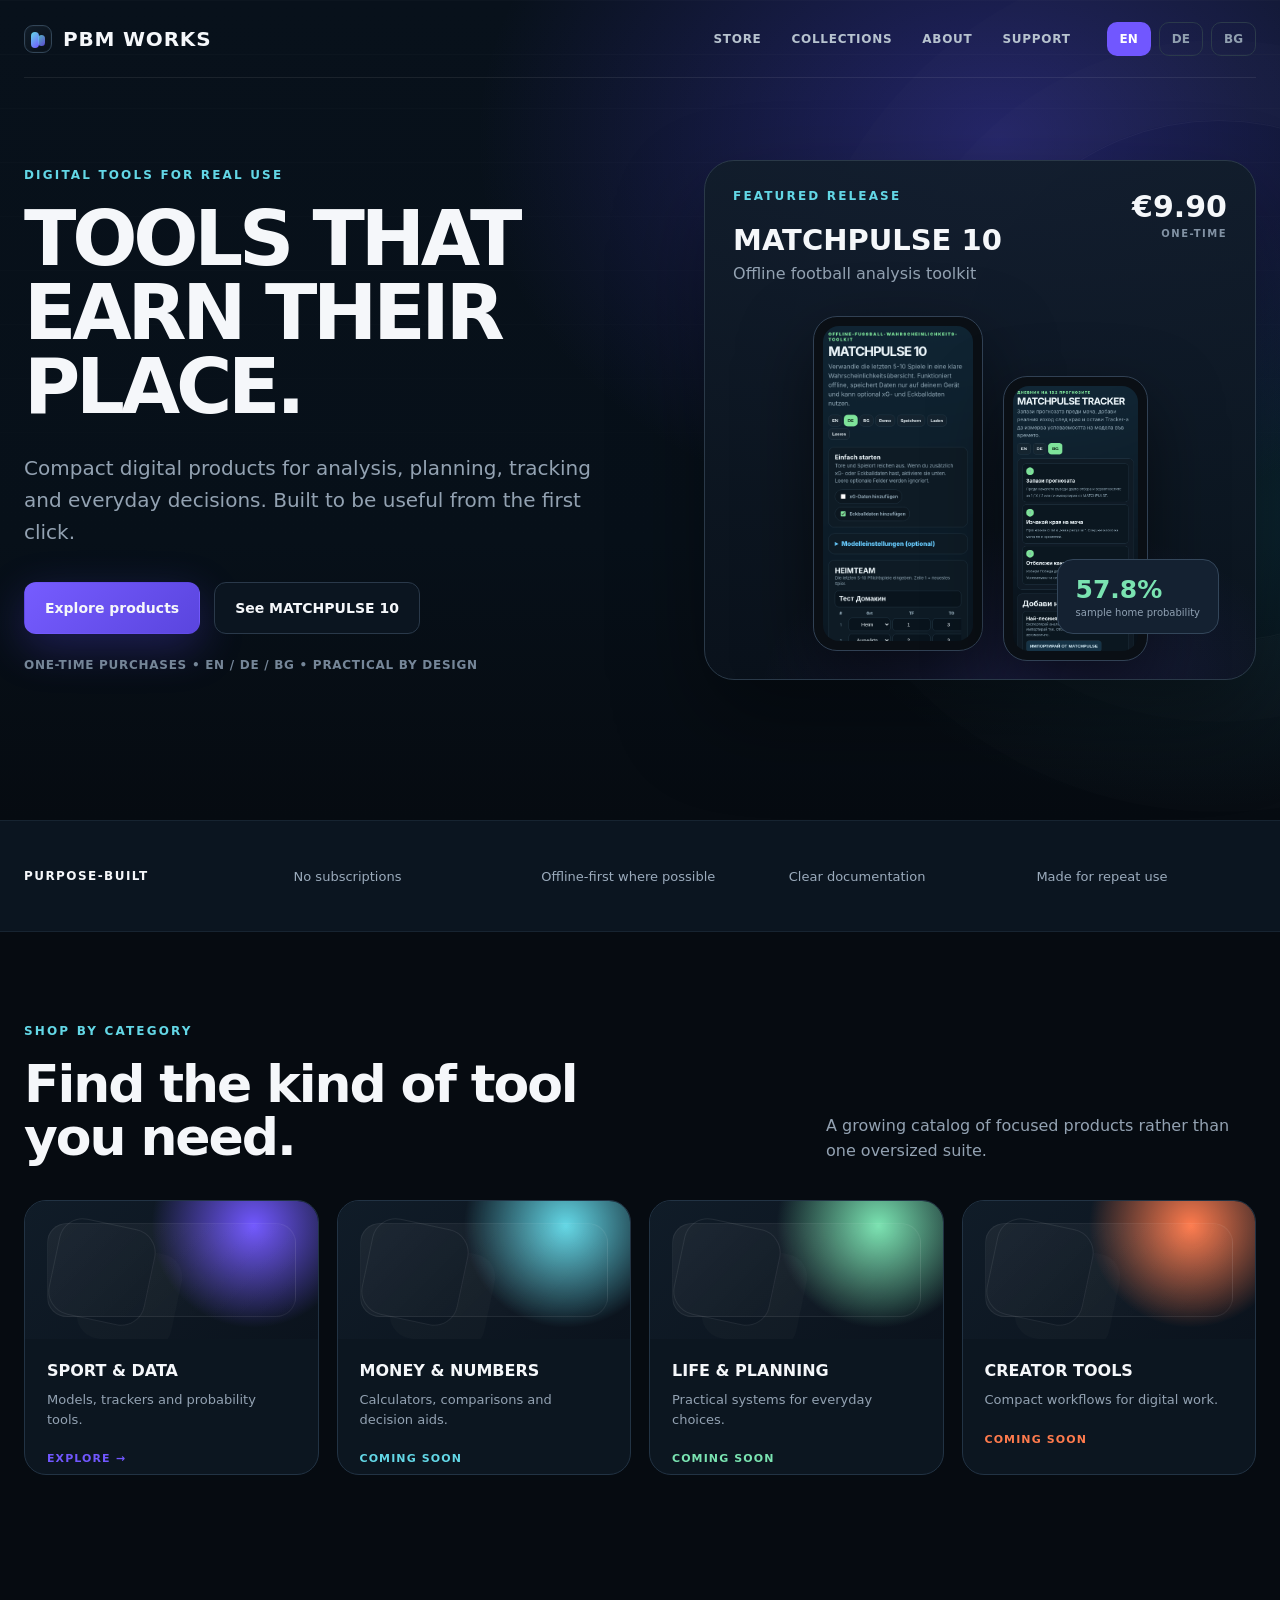
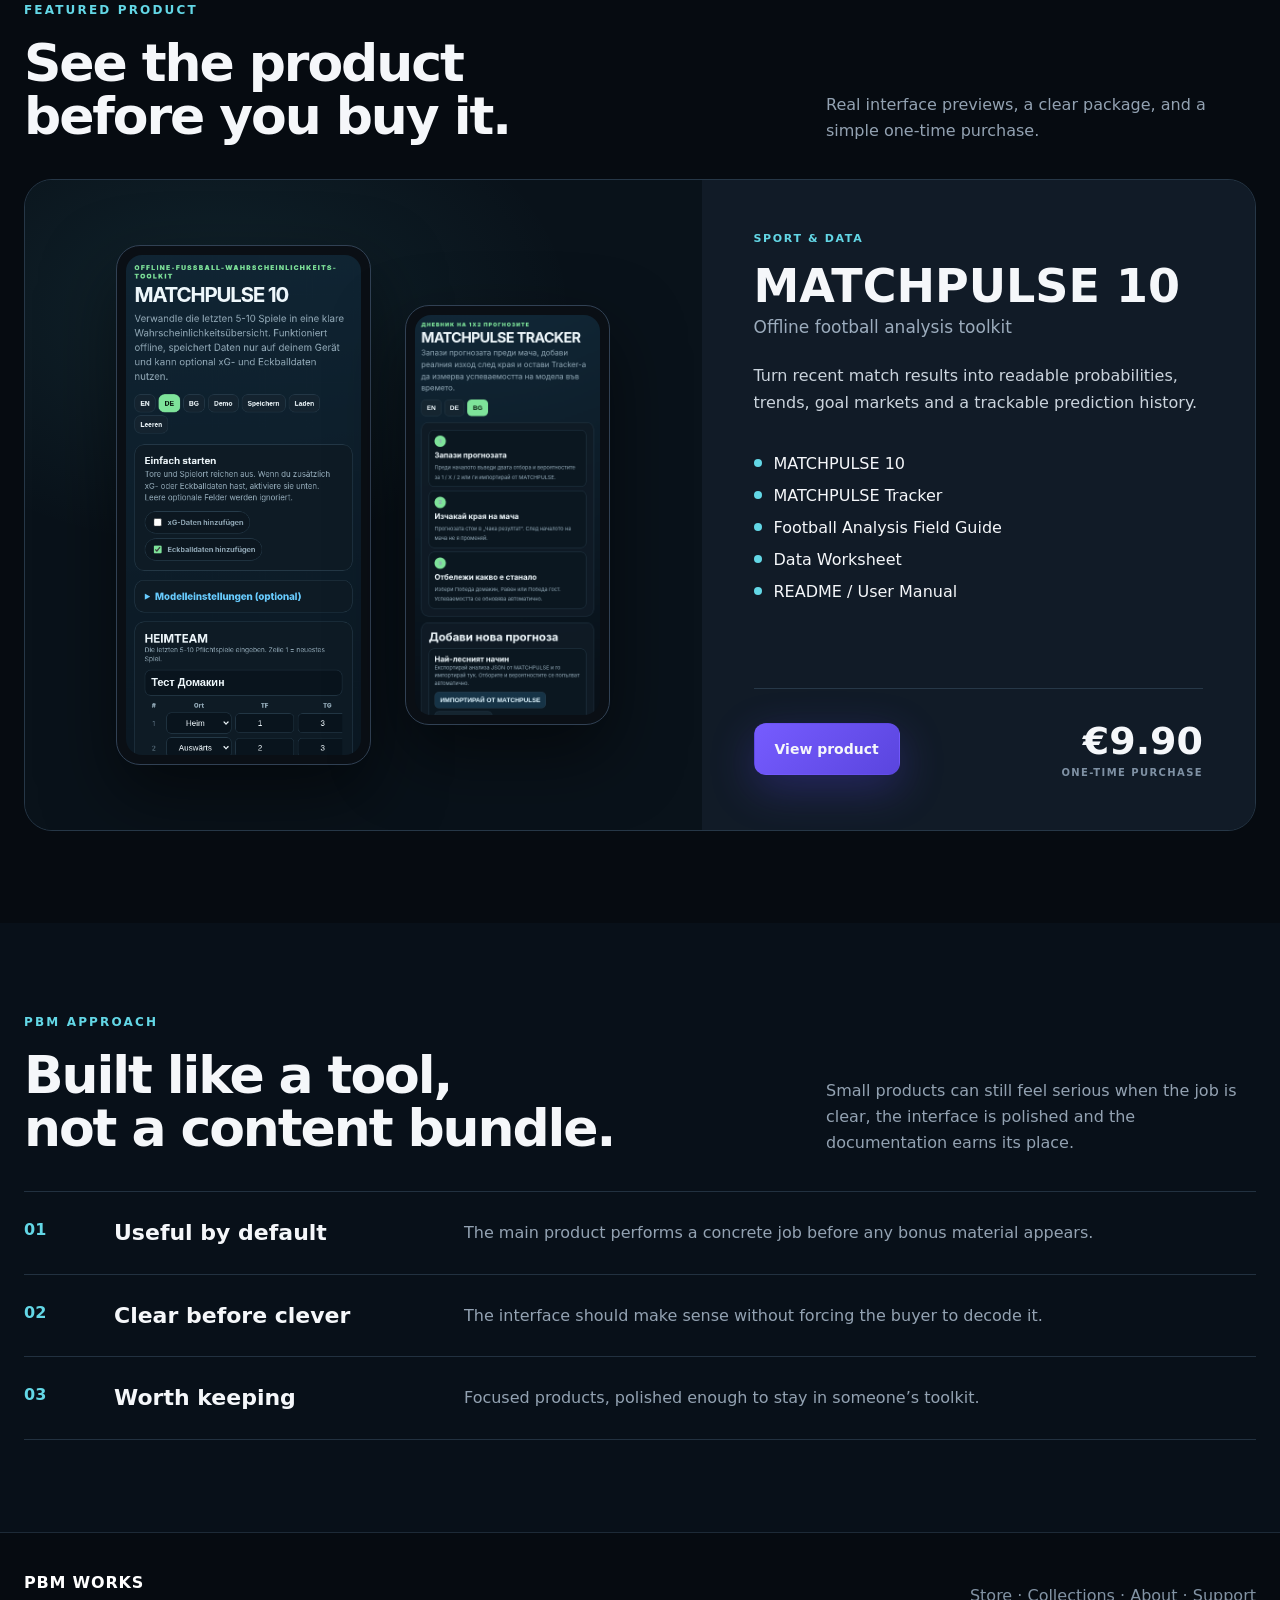
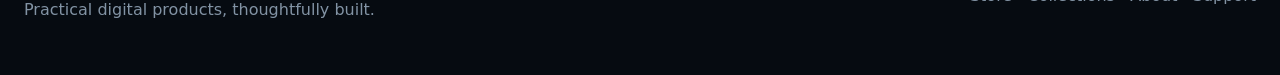
==== index.html @ 6af8ed22 "Add files via upload" ====
<!doctype html>
<html lang="en">
<head>
  <meta charset="utf-8">
  <meta name="viewport" content="width=device-width,initial-scale=1">
  <meta name="description" content="PBM Works creates focused digital tools for analysis, planning, tracking and everyday decisions.">
  <meta name="theme-color" content="#060b11">
  <link rel="icon" href="favicon.svg" type="image/svg+xml">
  <title>PBM Works | Practical digital tools</title>
  <link rel="stylesheet" href="styles.css">
</head>
<body>
<a href="#main" class="skip-link">Skip to content</a>
<header class="site-header">
  <div class="wrap nav">
    <a class="brand brand-mark" href="index.html" aria-label="PBM Works home"><span class="brand-glyph" aria-hidden="true"></span><span>PBM WORKS</span></a>
    <nav class="navlinks" aria-label="Primary navigation">
      <a href="#store" data-i18n="navStore">STORE</a>
      <a href="#categories" data-i18n="navCollections">COLLECTIONS</a>
      <a href="#about" data-i18n="navAbout">ABOUT</a>
      <a href="#support" data-i18n="navSupport">SUPPORT</a>
    </nav>
    <div class="langs desktop" aria-label="Language switcher">
      <button class="lang" data-lang="en">EN</button><button class="lang" data-lang="de">DE</button><button class="lang" data-lang="bg">BG</button>
    </div>
    <button id="mobile-menu" class="mobile-menu" aria-controls="mobile-panel" aria-expanded="false">Menu</button>
  </div>
  <div id="mobile-panel" class="mobile-panel">
    <a href="#store" data-i18n="navStore">STORE</a><a href="#categories" data-i18n="navCollections">COLLECTIONS</a><a href="#about" data-i18n="navAbout">ABOUT</a><a href="#support" data-i18n="navSupport">SUPPORT</a>
    <div class="mobile-langs"><button class="lang" data-lang="en">EN</button><button class="lang" data-lang="de">DE</button><button class="lang" data-lang="bg">BG</button></div>
  </div>
</header>
<main id="main">
  <section class="hero">
    <div class="wrap hero-grid">
      <div>
        <div class="eyebrow" data-i18n="heroEyebrow">DIGITAL TOOLS FOR REAL USE</div>
        <h1 data-i18n="heroTitle">TOOLS THAT\nEARN THEIR PLACE.</h1>
        <p class="hero-copy" data-i18n="heroText">Compact digital products for analysis, planning, tracking and everyday decisions. Built to be useful from the first click.</p>
        <div class="actions"><a class="btn primary" href="#store" data-i18n="explore">Explore products</a><a class="btn secondary" data-product-link href="product.html?id=matchpulse-10" data-i18n="heroProduct">See MATCHPULSE 10</a></div>
        <div class="hero-meta" data-i18n="heroMeta">ONE-TIME PURCHASES • EN / DE / BG • PRACTICAL BY DESIGN</div>
      </div>
      <article class="product-stage" aria-label="Featured product">
        <div class="eyebrow" data-i18n="featuredRelease">FEATURED RELEASE</div>
        <div class="stage-title" data-product-name>MATCHPULSE 10</div><div class="stage-sub" data-product-subtitle>Football analysis toolkit</div>
        <div class="price-tag"><strong data-product-price>€9.90</strong><span data-i18n="oneTime">ONE-TIME</span></div>
        <div class="devices"><div class="phone"><img data-product-image-main src="matchpulse-main.png" alt="MATCHPULSE main analysis interface"></div><div class="phone second"><img data-product-image-second src="matchpulse-tracker.png" alt="MATCHPULSE prediction tracker interface"></div></div>
        <div class="sample-badge"><b>57.8%</b><span data-i18n="sampleProbability">sample home probability</span></div>
      </article>
    </div>
  </section>
  <div class="trust"><div class="wrap"><strong data-i18n="trustTitle">PURPOSE-BUILT</strong><span data-i18n="trust1">No subscriptions</span><span data-i18n="trust2">Offline-first where possible</span><span data-i18n="trust3">Clear documentation</span><span data-i18n="trust4">Made for repeat use</span></div></div>
  <section class="section" id="categories"><div class="wrap"><div class="section-head"><div><div class="eyebrow" data-i18n="catEyebrow">SHOP BY CATEGORY</div><h2 data-i18n="catTitle">Find the kind of tool\nyou need.</h2></div><p data-i18n="catText">A growing catalog of focused products rather than one oversized suite.</p></div>
    <div class="categories">
      <a class="category-card" style="--glow:#7157ff" href="#store"><div class="category-art"></div><div class="category-body"><h3 data-i18n="sports">SPORT & DATA</h3><p data-i18n="sportsDesc">Models, trackers and probability tools.</p><span class="category-action" data-i18n="exploreLabel">EXPLORE →</span></div></a>
      <article class="category-card" style="--glow:#63d7e6"><div class="category-art"></div><div class="category-body"><h3 data-i18n="money">MONEY & NUMBERS</h3><p data-i18n="moneyDesc">Calculators, comparisons and decision aids.</p><span class="category-action" data-i18n="coming">COMING SOON</span></div></article>
      <article class="category-card" style="--glow:#7ae3b1"><div class="category-art"></div><div class="category-body"><h3 data-i18n="life">LIFE & PLANNING</h3><p data-i18n="lifeDesc">Practical systems for everyday choices.</p><span class="category-action" data-i18n="coming">COMING SOON</span></div></article>
      <article class="category-card" style="--glow:#ff7b4d"><div class="category-art"></div><div class="category-body"><h3 data-i18n="creator">CREATOR TOOLS</h3><p data-i18n="creatorDesc">Compact workflows for digital work.</p><span class="category-action" data-i18n="coming">COMING SOON</span></div></article>
    </div></div></section>
  <section id="store" class="section feature-section"><div class="wrap"><div class="section-head"><div><div class="eyebrow" data-i18n="featureEyebrow">FEATURED PRODUCT</div><h2 data-i18n="featureTitle">See the product\nbefore you buy it.</h2></div><p data-i18n="featureText">Real interface previews, a clear package, and a simple one-time purchase.</p></div>
    <article class="product-panel"><div class="preview"><div class="phone"><img data-product-image-main src="matchpulse-main.png" alt="MATCHPULSE main interface"></div><div class="phone second"><img data-product-image-second src="matchpulse-tracker.png" alt="MATCHPULSE Tracker interface"></div></div><div class="product-info"><div class="tag" data-i18n="sports">SPORT & DATA</div><h3 data-product-name>MATCHPULSE 10</h3><div class="sub" data-product-subtitle>Offline football analysis toolkit</div><p class="desc" data-product-short>Turn recent match results into readable probabilities, trends, goal markets and a trackable prediction history.</p><div class="includes" id="feature-includes"></div><div class="buy-row"><a class="btn primary" data-product-link href="product.html?id=matchpulse-10" data-i18n="viewProduct">View product</a><div class="money"><span data-product-price>€9.90</span><small data-i18n="purchaseOnce">ONE-TIME PURCHASE</small></div></div></div></article><div id="catalog-more" hidden></div>
  </div></section>
  <section id="about" class="section approach"><div class="wrap"><div class="section-head"><div><div class="eyebrow" data-i18n="approachEyebrow">PBM APPROACH</div><h2 data-i18n="approachTitle">Built like a tool,\nnot a content bundle.</h2></div><p data-i18n="approachText">Small products can still feel serious when the job is clear, the interface is polished and the documentation earns its place.</p></div>
    <div class="value-rows"><div class="value-row"><div class="num">01</div><h4 data-i18n="value1">Useful by default</h4><p data-i18n="value1Text">The main product performs a concrete job before any bonus material appears.</p></div><div class="value-row"><div class="num">02</div><h4 data-i18n="value2">Clear before clever</h4><p data-i18n="value2Text">The interface should make sense without forcing the buyer to decode it.</p></div><div class="value-row"><div class="num">03</div><h4 data-i18n="value3">Worth keeping</h4><p data-i18n="value3Text">Focused products, polished enough to stay in someone’s toolkit.</p></div></div>
  </div></section>
</main>
<footer id="support"><div class="wrap footer-row"><div><b>PBM WORKS</b><div class="footer-tag" data-i18n="footerTag">Practical digital products, thoughtfully built.</div></div><div data-i18n="footerLinks">Store · Collections · About · Support</div></div></footer>
<script src="products.js"></script><script src="site.js"></script>
</body>
</html>
---- styles.css ----
:root{
  --bg:#060b11;
  --bg-2:#081019;
  --panel:#0d151f;
  --panel-2:#111c29;
  --line:#223141;
  --text:#f5f7fa;
  --muted:#93a2b2;
  --accent:#7157ff;
  --accent-2:#5a45de;
  --cyan:#63d7e6;
  --mint:#7ae3b1;
  --orange:#ff7b4d;
  --max:1320px;
  --header:78px;
}
*{box-sizing:border-box}
html{scroll-behavior:smooth;background:var(--bg)}
body{margin:0;background:var(--bg);color:var(--text);font-family:Inter,ui-sans-serif,system-ui,-apple-system,BlinkMacSystemFont,"Segoe UI",Roboto,Arial,sans-serif;-webkit-font-smoothing:antialiased;text-rendering:optimizeLegibility}
body.menu-open{overflow:hidden}
a{color:inherit;text-decoration:none}
button,input,summary{font:inherit}
button{color:inherit}
img{display:block;max-width:100%}
.wrap{width:min(var(--max),calc(100% - 48px));margin-inline:auto}
.sr-only{position:absolute;width:1px;height:1px;padding:0;margin:-1px;overflow:hidden;clip:rect(0,0,0,0);white-space:nowrap;border:0}
.skip-link{position:fixed;left:12px;top:-50px;z-index:1000;background:#fff;color:#111;padding:10px 14px;border-radius:8px}.skip-link:focus{top:12px}

.site-header{position:fixed;inset:0 0 auto;z-index:50;transition:background .25s ease,border-color .25s ease,backdrop-filter .25s ease}
.site-header.scrolled{background:rgba(6,11,17,.88);backdrop-filter:blur(18px);border-bottom:1px solid rgba(255,255,255,.08)}
.nav{height:var(--header);display:flex;align-items:center;gap:36px;border-bottom:1px solid rgba(255,255,255,.08)}
.site-header.scrolled .nav{border-bottom-color:transparent}
.brand{font-weight:900;letter-spacing:.04em;font-size:20px;margin-right:auto}
.brand-mark{display:inline-flex;align-items:center;gap:11px}
.brand-glyph{width:28px;height:28px;border-radius:9px;border:1px solid #324557;position:relative;background:linear-gradient(145deg,#111d29,#081019);box-shadow:inset 0 0 0 1px rgba(255,255,255,.02)}
.brand-glyph:before,.brand-glyph:after{content:"";position:absolute;border-radius:4px;background:linear-gradient(135deg,var(--cyan),var(--accent))}
.brand-glyph:before{width:8px;height:16px;left:6px;top:6px}.brand-glyph:after{width:7px;height:11px;right:6px;bottom:6px;opacity:.8}
.navlinks{display:flex;gap:30px;color:#b7c3cf;font-size:12px;font-weight:800;letter-spacing:.06em}
.navlinks a{position:relative;padding:10px 0}
.navlinks a:after{content:"";position:absolute;left:0;right:100%;bottom:4px;height:1px;background:var(--cyan);transition:right .2s ease}
.navlinks a:hover:after,.navlinks a:focus-visible:after{right:0}
.langs{display:flex;gap:8px}.lang{padding:9px 12px;border-radius:10px;border:1px solid #2b3a4b;background:transparent;color:#91a0b0;font-size:12px;font-weight:900;cursor:pointer;transition:.2s ease}.lang:hover{color:#fff;border-color:#41566d}.lang.active{background:var(--accent);color:#fff;border-color:transparent}
.mobile-menu{display:none;padding:10px 13px;border:1px solid #2b3a4b;border-radius:10px;background:#0b1520;font-size:12px;font-weight:800;cursor:pointer}
.mobile-panel{display:none}

.hero{min-height:820px;position:relative;overflow:hidden;background:radial-gradient(900px 680px at 78% 17%,rgba(88,74,255,.34),transparent 58%),radial-gradient(700px 520px at 94% 62%,rgba(44,190,214,.12),transparent 58%),linear-gradient(180deg,#08111b 0%,#071019 66%,#060b11 100%)}
.hero:before{content:"";position:absolute;inset:0;background:linear-gradient(rgba(255,255,255,.018) 1px,transparent 1px);background-size:100% 54px;mask-image:linear-gradient(to bottom,#000,transparent 82%);pointer-events:none}
.hero:after{content:"";position:absolute;right:-200px;top:120px;width:520px;height:520px;border:1px solid rgba(255,255,255,.04);border-radius:50%;box-shadow:0 0 0 80px rgba(255,255,255,.009),0 0 0 170px rgba(255,255,255,.006);pointer-events:none}
.hero-grid{padding-top:160px;display:grid;grid-template-columns:1.05fr .95fr;gap:70px;align-items:center;position:relative;z-index:2}
.eyebrow{color:var(--cyan);font-size:12px;font-weight:900;letter-spacing:.18em;margin-bottom:20px}
.hero h1,.product-hero h1{font-size:clamp(54px,6vw,82px);line-height:.96;letter-spacing:-.055em;margin:0 0 28px;white-space:pre-line}
.hero-copy{font-size:20px;line-height:1.6;color:var(--muted);max-width:610px}
.actions{display:flex;gap:14px;margin:34px 0 24px}
.btn{display:inline-flex;min-height:52px;align-items:center;justify-content:center;padding:0 20px;border-radius:12px;border:1px solid #2a394a;font-weight:850;font-size:14px;background:#0d1722;cursor:pointer;transition:transform .18s ease,background .18s ease,border-color .18s ease,box-shadow .18s ease}
.btn:hover{transform:translateY(-1px);border-color:#42576c}.btn:active{transform:translateY(0)}
.btn.primary{background:linear-gradient(135deg,#765cff,#5a45de);border-color:transparent;box-shadow:0 14px 44px rgba(84,64,220,.32)}.btn.primary:hover{box-shadow:0 18px 48px rgba(84,64,220,.42);background:linear-gradient(135deg,#8069ff,#604be2)}
.btn.secondary{background:#0b1520}.btn.block{width:100%}
.hero-meta{font-size:12px;color:#758698;font-weight:800;letter-spacing:.06em}

.product-stage{min-height:520px;border:1px solid #2a3948;border-radius:30px;background:linear-gradient(180deg,rgba(17,29,42,.92),rgba(10,18,28,.9));padding:28px;position:relative;box-shadow:0 40px 90px rgba(0,0,0,.35);overflow:hidden}
.product-stage:before{content:"";position:absolute;inset:auto -10% -35% 10%;height:65%;background:radial-gradient(closest-side,rgba(113,87,255,.16),transparent);pointer-events:none}
.stage-title{font-size:29px;font-weight:900}.stage-sub{color:var(--muted);margin-top:7px}.price-tag{position:absolute;top:28px;right:28px;text-align:right}.price-tag strong{font-size:30px}.price-tag span{display:block;color:#8292a4;font-size:10px;font-weight:900;letter-spacing:.15em;margin-top:4px}
.devices{position:absolute;inset:128px 26px 28px;display:flex;align-items:flex-end;justify-content:center;gap:20px}.phone{height:335px;width:170px;border-radius:24px;padding:9px;background:#0a0f15;border:1px solid #314154;box-shadow:0 30px 70px rgba(0,0,0,.5);overflow:hidden}.phone.second{height:285px;width:145px;transform:translateY(10px)}.phone img{width:100%;height:100%;object-fit:cover;object-position:top;border-radius:16px}.sample-badge{position:absolute;right:36px;bottom:45px;background:#142131;border:1px solid #33465a;padding:15px 18px;border-radius:16px}.sample-badge b{font-size:25px;color:var(--mint)}.sample-badge span{display:block;font-size:10px;color:#8fa0b2;margin-top:3px;max-width:130px}

.trust{background:#0b1520;border-top:1px solid #172431;border-bottom:1px solid #172431}.trust .wrap{min-height:110px;display:grid;grid-template-columns:1.1fr repeat(4,1fr);align-items:center;gap:28px;font-size:13px}.trust strong{font-size:12px;letter-spacing:.12em}.trust span{color:#9babbc}

.section{padding:92px 0}.section-head{display:flex;justify-content:space-between;gap:60px;align-items:end;margin-bottom:36px}.section-head h2{font-size:clamp(38px,4.3vw,52px);line-height:1.02;letter-spacing:-.04em;margin:8px 0 0;white-space:pre-line}.section-head p{color:var(--muted);max-width:430px;line-height:1.6;margin:0}
.categories{display:grid;grid-template-columns:repeat(4,1fr);gap:18px}.category-card{height:275px;border-radius:22px;border:1px solid #223344;background:#0c1620;overflow:hidden;position:relative;transition:transform .2s ease,border-color .2s ease}.category-card:hover{transform:translateY(-3px);border-color:#38506a}.category-art{height:138px;background:radial-gradient(circle at 78% 18%,var(--glow),transparent 40%),linear-gradient(135deg,#101c28,#0b131d);position:relative;overflow:hidden}.category-art:after{content:"";position:absolute;inset:22px;background:linear-gradient(135deg,rgba(255,255,255,.06),rgba(255,255,255,0));border:1px solid rgba(255,255,255,.06);border-radius:20px}.category-art:before{content:"";position:absolute;width:96px;height:96px;border:1px solid rgba(255,255,255,.08);border-radius:24px;left:28px;top:22px;transform:rotate(12deg);box-shadow:32px 18px 0 -1px rgba(255,255,255,.018)}
.category-body{padding:22px}.category-card h3{font-size:16px;margin:0 0 10px}.category-card p{font-size:13px;line-height:1.5;color:var(--muted);margin:0 0 18px}.category-action{font-size:11px;font-weight:900;letter-spacing:.1em;color:var(--glow)}

.feature-section{padding-top:36px}.product-panel{display:grid;grid-template-columns:1.1fr .9fr;border:1px solid #263747;border-radius:28px;overflow:hidden;background:#0d1721}.preview{min-height:650px;padding:34px;background:radial-gradient(600px 400px at 28% 20%,rgba(99,215,230,.09),transparent 60%),#09121a;display:flex;align-items:center;justify-content:center;gap:34px}.preview .phone{height:520px;width:255px}.preview .phone.second{height:420px;width:205px}.product-info{padding:52px;background:#111b27;display:flex;flex-direction:column}.tag{color:var(--cyan);font-size:11px;font-weight:900;letter-spacing:.15em}.product-info h3{font-size:46px;line-height:1;margin:18px 0 8px}.product-info .sub{color:#9cacbd;font-size:17px}.product-info .desc{color:#cbd4dd;line-height:1.65;margin:26px 0}.includes{display:grid;gap:13px;margin:12px 0 28px}.includes div{display:flex;align-items:center;gap:12px}.dot{width:8px;height:8px;border-radius:50%;background:var(--cyan);flex:0 0 auto}.buy-row{display:flex;align-items:center;justify-content:space-between;margin-top:auto;padding-top:30px;border-top:1px solid #273848}.money{font-size:38px;font-weight:900;text-align:right}.money small{display:block;color:#7f91a4;font-size:10px;letter-spacing:.14em;margin-top:4px}

.approach{background:#081019}.value-rows{border-top:1px solid #223140}.value-row{display:grid;grid-template-columns:70px 330px 1fr;gap:20px;align-items:start;padding:28px 0;border-bottom:1px solid #223140}.value-row .num{color:var(--cyan);font-weight:900}.value-row h4{font-size:22px;margin:0}.value-row p{color:var(--muted);line-height:1.6;margin:0;max-width:650px}

/* Product page */
.product-page-bg{background:radial-gradient(700px 500px at 84% 2%,rgba(113,87,255,.18),transparent 70%),var(--bg)}
.product-hero{padding:150px 0 86px}.breadcrumb{display:inline-flex;align-items:center;gap:8px;color:#8fa0b2;font-size:13px;font-weight:700;margin-bottom:38px}.breadcrumb:hover{color:#fff}.breadcrumb span{color:var(--cyan)}
.product-hero-grid{display:grid;grid-template-columns:1.08fr .92fr;gap:72px;align-items:start}.product-hero h1{font-size:clamp(54px,5.4vw,78px)}.product-subtitle{font-size:22px;color:#b3c0cd;margin-top:-6px}.product-description{font-size:18px;line-height:1.72;color:#98a8b8;max-width:680px;margin:28px 0 30px}.hero-pills{display:flex;gap:10px;flex-wrap:wrap}.info-pill{border:1px solid #2b3c4e;background:#0c1620;padding:10px 13px;border-radius:999px;color:#aebbc8;font-size:12px;font-weight:750}
.purchase-card{position:sticky;top:108px;border:1px solid #2b3d4e;background:linear-gradient(180deg,#111c29,#0a131d);border-radius:26px;padding:28px;box-shadow:0 32px 80px rgba(0,0,0,.28)}.purchase-card .current{font-size:11px;color:var(--cyan);font-weight:900;letter-spacing:.16em}.purchase-price{font-size:50px;font-weight:950;letter-spacing:-.04em;margin:18px 0 4px}.purchase-caption{font-size:13px;color:#8495a6;margin-bottom:26px}.purchase-summary{padding:20px 0;margin:18px 0;border-top:1px solid #273746;border-bottom:1px solid #273746;display:grid;gap:12px}.purchase-summary div{display:flex;justify-content:space-between;gap:18px;font-size:13px;color:#91a2b3}.purchase-summary b{color:#e9eef3}.smallprint{color:#788a9b;font-size:11px;line-height:1.55;margin-top:14px}
.gallery-section{padding:0 0 84px}.gallery-layout{display:grid;grid-template-columns:minmax(0,1fr) 220px;gap:18px}.gallery-main{min-height:700px;border:1px solid #233646;background:radial-gradient(500px 350px at 50% 15%,rgba(99,215,230,.08),transparent),#08121b;border-radius:28px;padding:34px;display:flex;align-items:center;justify-content:center;overflow:hidden}.gallery-main img{border-radius:24px;box-shadow:0 40px 100px rgba(0,0,0,.52)}.gallery-main img.app-preview{width:330px;height:630px;object-fit:cover;object-position:top}.gallery-main img.guide-preview{width:min(500px,84%);max-height:630px;object-fit:contain}.gallery-thumbs{display:grid;gap:14px}.gallery-thumb{appearance:none;border:1px solid #243647;background:#0d1721;border-radius:18px;padding:10px;color:#91a3b5;text-align:left;cursor:pointer;transition:.18s ease}.gallery-thumb:hover,.gallery-thumb.active{border-color:#5b6d80;background:#111e2b;color:#fff}.gallery-thumb img{width:100%;height:145px;object-fit:cover;object-position:top;border-radius:12px;background:#081019}.gallery-thumb span{display:block;font-size:12px;font-weight:800;padding:10px 4px 3px}
.product-section{padding:84px 0}.product-section.alt{background:#081019;border-top:1px solid #14222f;border-bottom:1px solid #14222f}.split-title{display:grid;grid-template-columns:.65fr 1.35fr;gap:70px;align-items:start}.split-title h2{font-size:44px;line-height:1.05;letter-spacing:-.04em;margin:8px 0}.split-title .lead{color:#9babbc;line-height:1.72;font-size:17px;margin-top:35px}.check-list{list-style:none;padding:0;margin:34px 0 0;display:grid;grid-template-columns:repeat(2,minmax(0,1fr));gap:14px}.check-list li{position:relative;padding:16px 16px 16px 46px;border:1px solid #233547;border-radius:15px;background:#0c1620;color:#dfe5eb}.check-list li:before{content:'✓';position:absolute;left:16px;top:14px;width:20px;height:20px;display:grid;place-items:center;border-radius:50%;background:rgba(99,215,230,.12);color:var(--cyan);font-weight:900;font-size:12px}
.include-grid{display:grid;grid-template-columns:repeat(2,minmax(0,1fr));gap:16px;margin-top:34px}.include-card{border:1px solid #243747;border-radius:18px;background:#0c1620;padding:22px;display:grid;grid-template-columns:44px 1fr;gap:16px}.include-index{color:var(--cyan);font-size:12px;font-weight:900;letter-spacing:.1em}.include-card h3{margin:0 0 7px;font-size:17px}.include-card p{margin:0;color:#899bad;line-height:1.55;font-size:13px}
.step-grid{display:grid;grid-template-columns:repeat(4,1fr);gap:16px;margin-top:34px}.step-card{position:relative;border-top:1px solid #33485c;padding-top:22px}.step-card span{color:var(--cyan);font-size:12px;font-weight:900}.step-card h3{font-size:18px;margin:14px 0 10px}.step-card p{color:#8fa1b3;line-height:1.58;font-size:13px;margin:0}
.note-list{list-style:none;padding:0;margin:30px 0 0;border-top:1px solid #253646}.note-list li{padding:18px 0 18px 30px;border-bottom:1px solid #253646;color:#9aacbd;line-height:1.58;position:relative}.note-list li:before{content:'•';position:absolute;left:5px;color:var(--orange);font-weight:900}
.faq-list{max-width:900px;margin-top:30px}.faq-item{border-bottom:1px solid #273746}.faq-item summary{list-style:none;cursor:pointer;padding:22px 0;font-weight:800;font-size:17px;display:flex;justify-content:space-between;gap:24px}.faq-item summary::-webkit-details-marker{display:none}.faq-item summary:after{content:'+';color:var(--cyan);font-size:22px;font-weight:500}.faq-item[open] summary:after{content:'–'}.faq-item p{color:#91a3b5;line-height:1.7;margin:-4px 0 22px;max-width:760px}.final-cta{padding:70px 0 100px}.final-cta-box{border:1px solid #2c4052;border-radius:28px;background:radial-gradient(500px 300px at 80% 10%,rgba(113,87,255,.16),transparent),#0d1721;padding:44px;display:grid;grid-template-columns:1fr auto;gap:40px;align-items:center}.final-cta h2{font-size:38px;margin:0 0 10px}.final-cta p{color:#94a5b6;margin:0}.final-buy{text-align:right}.final-buy .money{margin-bottom:14px}
.toast{position:fixed;left:50%;bottom:28px;z-index:100;transform:translate(-50%,30px);opacity:0;background:#f4f7f9;color:#111820;padding:13px 18px;border-radius:12px;font-weight:750;box-shadow:0 16px 50px rgba(0,0,0,.4);transition:.22s ease;pointer-events:none}.toast.show{transform:translate(-50%,0);opacity:1}

footer{padding:40px 0 56px;border-top:1px solid #1d2a37;color:#8293a4}.footer-row{display:flex;justify-content:space-between;align-items:center}.footer-row b{color:#fff;letter-spacing:.05em}.footer-tag{margin-top:8px}

:focus-visible{outline:2px solid var(--cyan);outline-offset:3px}
@media(prefers-reduced-motion:reduce){html{scroll-behavior:auto}*,*:before,*:after{animation:none!important;transition:none!important}}

@media(max-width:1040px){
  .navlinks{gap:18px}.hero-grid,.product-hero-grid{grid-template-columns:1fr 1fr;gap:36px}.categories{grid-template-columns:repeat(2,1fr)}.product-panel{grid-template-columns:1fr}.product-info{min-height:530px}.trust .wrap{grid-template-columns:1fr 1fr 1fr}.trust strong{grid-column:1/-1;padding-top:22px}.trust span{padding-bottom:22px}.step-grid{grid-template-columns:repeat(2,1fr)}
}
@media(max-width:820px){
  .wrap{width:min(100% - 28px,720px)}.navlinks,.langs.desktop{display:none}.mobile-menu{display:block}.site-header .nav{height:70px}.mobile-panel{display:block;position:fixed;top:70px;left:14px;right:14px;background:rgba(10,18,27,.98);border:1px solid #2a3a4a;border-radius:18px;padding:12px;transform:translateY(-12px);opacity:0;pointer-events:none;transition:.2s ease;box-shadow:0 30px 80px rgba(0,0,0,.5)}.mobile-panel.open{transform:none;opacity:1;pointer-events:auto}.mobile-panel a{display:block;padding:14px;border-radius:10px;color:#ccd5de;font-weight:800;font-size:13px}.mobile-panel a:hover{background:#111d29}.mobile-langs{display:flex;gap:8px;padding:10px 12px 5px}.hero{min-height:auto;padding-bottom:60px}.hero-grid{grid-template-columns:1fr;padding-top:126px;gap:40px}.hero h1{font-size:clamp(48px,11vw,64px)}.product-stage{min-height:480px}.trust .wrap{grid-template-columns:1fr 1fr;padding:24px 0}.trust strong{grid-column:1/-1;padding:0}.trust span{padding:0}.section-head{display:block}.section-head p{margin-top:18px}.product-panel{grid-template-columns:1fr}.preview{min-height:520px}.value-row{grid-template-columns:44px 1fr}.value-row p{grid-column:2}.product-hero-grid{grid-template-columns:1fr}.purchase-card{position:relative;top:auto}.gallery-layout{grid-template-columns:1fr}.gallery-thumbs{grid-template-columns:repeat(3,1fr)}.gallery-thumb img{height:120px}.gallery-main{min-height:560px}.split-title{grid-template-columns:1fr;gap:18px}.split-title .lead{margin-top:0}.step-grid{grid-template-columns:repeat(2,1fr)}.final-cta-box{grid-template-columns:1fr}.final-buy{text-align:left}.final-buy .money{text-align:left}
}
@media(max-width:560px){
  .hero h1{font-size:42px}.hero-copy{font-size:17px}.actions{flex-direction:column}.btn{width:100%}.devices{gap:10px}.phone{width:142px;height:290px}.phone.second{width:120px;height:245px}.sample-badge{display:none}.price-tag strong{font-size:25px}.stage-title{font-size:24px}.categories{grid-template-columns:1fr}.preview{padding:20px;gap:10px}.preview .phone{width:46%;height:390px}.preview .phone.second{width:40%;height:330px}.product-info{padding:30px}.product-info h3{font-size:36px}.buy-row{align-items:flex-start;gap:16px;flex-direction:column}.money{text-align:left}.section-head h2{font-size:39px}.trust .wrap{grid-template-columns:1fr}.value-row{grid-template-columns:36px 1fr}.footer-row{display:block}.footer-row>div+div{margin-top:14px}.gallery-main{min-height:470px;padding:18px}.gallery-main img.app-preview{width:230px;height:430px;max-width:96%}.gallery-main img.guide-preview{max-width:96%;max-height:430px}.gallery-thumbs{grid-template-columns:1fr 1fr 1fr;gap:8px}.gallery-thumb{padding:6px}.gallery-thumb img{height:80px}.gallery-thumb span{font-size:10px}.check-list,.include-grid{grid-template-columns:1fr}.step-grid{grid-template-columns:1fr}.product-section{padding:64px 0}.product-hero{padding:120px 0 64px}.purchase-price{font-size:44px}.final-cta-box{padding:28px}.final-cta h2{font-size:31px}
}

.catalog-more-head{margin:50px 0 18px}.catalog-more-head h3{font-size:25px;margin:0}.product-grid{display:grid;grid-template-columns:repeat(3,minmax(0,1fr));gap:18px}.product-card{border:1px solid #263747;border-radius:20px;overflow:hidden;background:#0d1721;transition:.2s ease}.product-card:hover{transform:translateY(-3px);border-color:#405a72}.product-card-art{height:220px;padding:18px;overflow:hidden;background:#08121a;display:grid;place-items:center}.product-card-art img{max-height:100%;max-width:80%;object-fit:cover;object-position:top;border-radius:14px}.product-card-body{padding:20px;display:flex;justify-content:space-between;gap:18px}.product-card-body span{font-size:10px;color:var(--cyan);font-weight:900;letter-spacing:.12em}.product-card-body h4{margin:6px 0;font-size:18px}.product-card-body p{margin:0;color:#8da0b2;font-size:13px}.product-card-body strong{white-space:nowrap;font-size:18px}@media(max-width:820px){.product-grid{grid-template-columns:1fr 1fr}}@media(max-width:560px){.product-grid{grid-template-columns:1fr}}
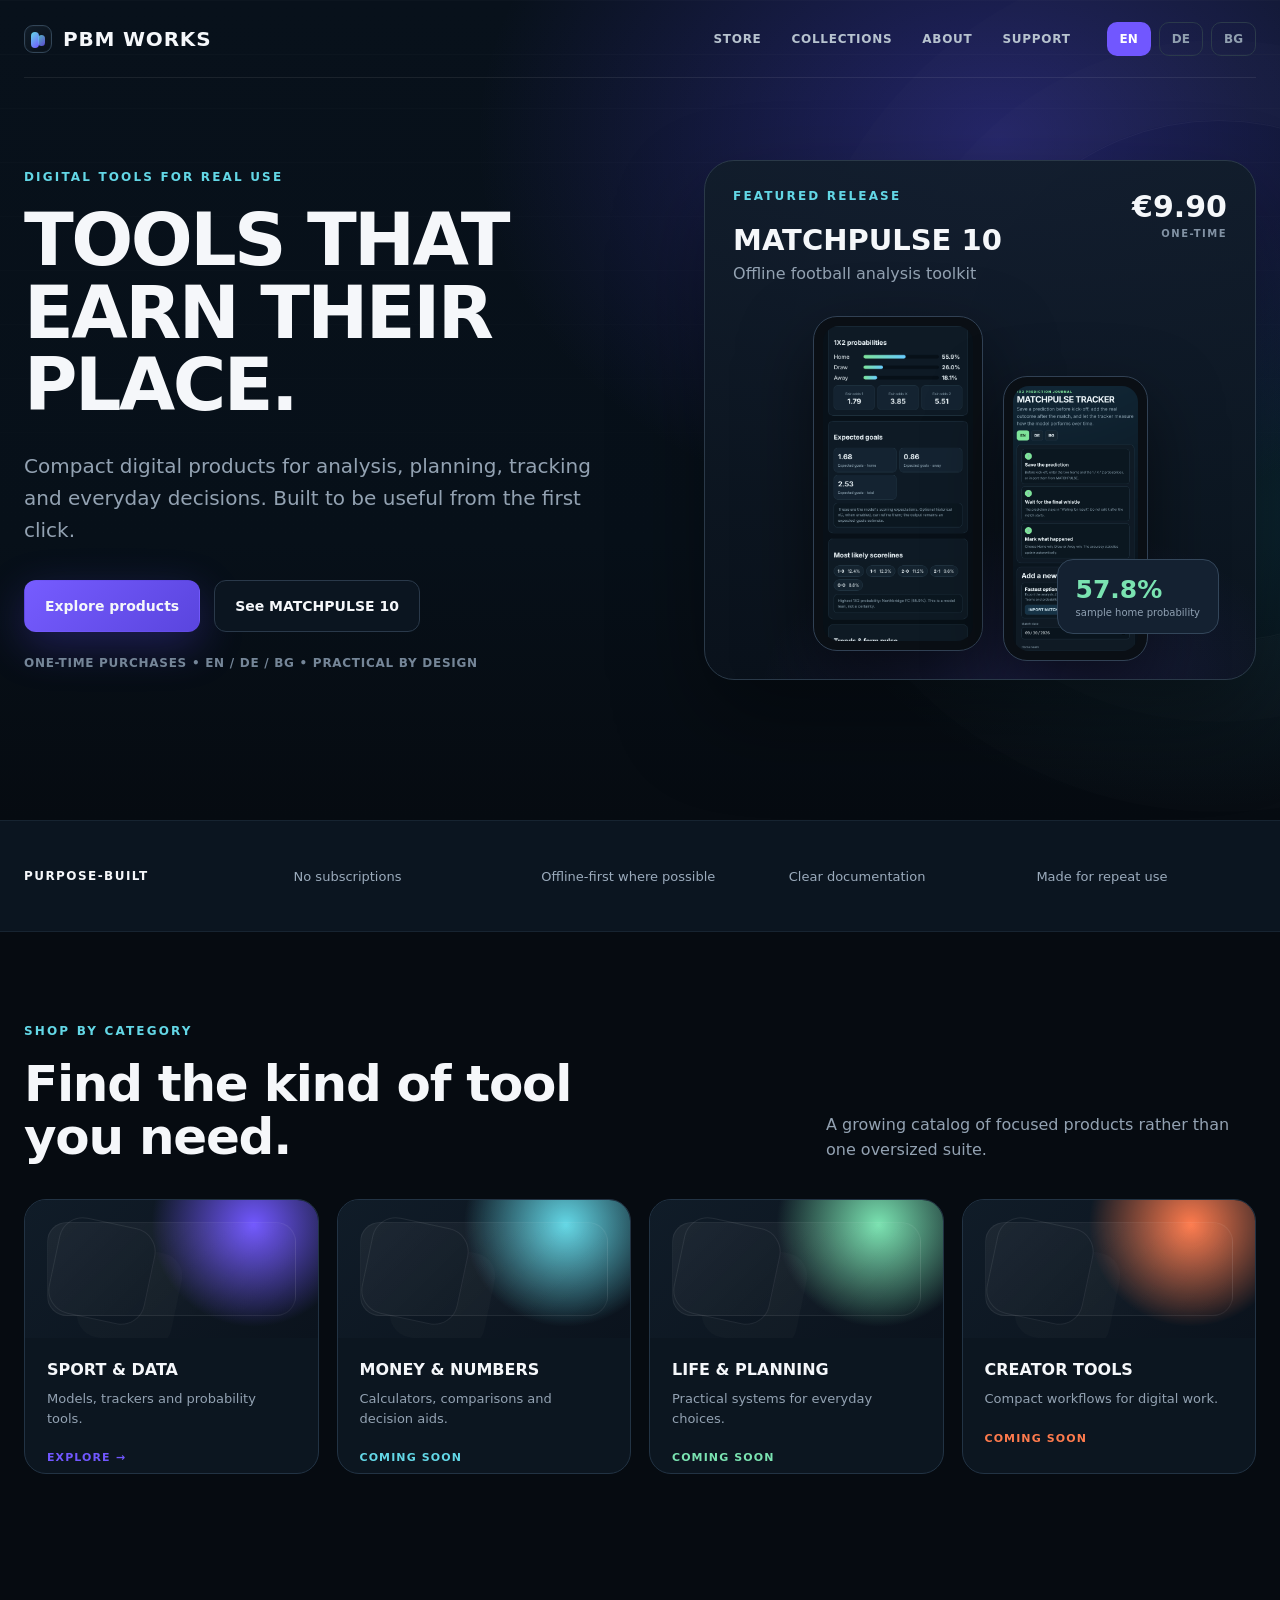
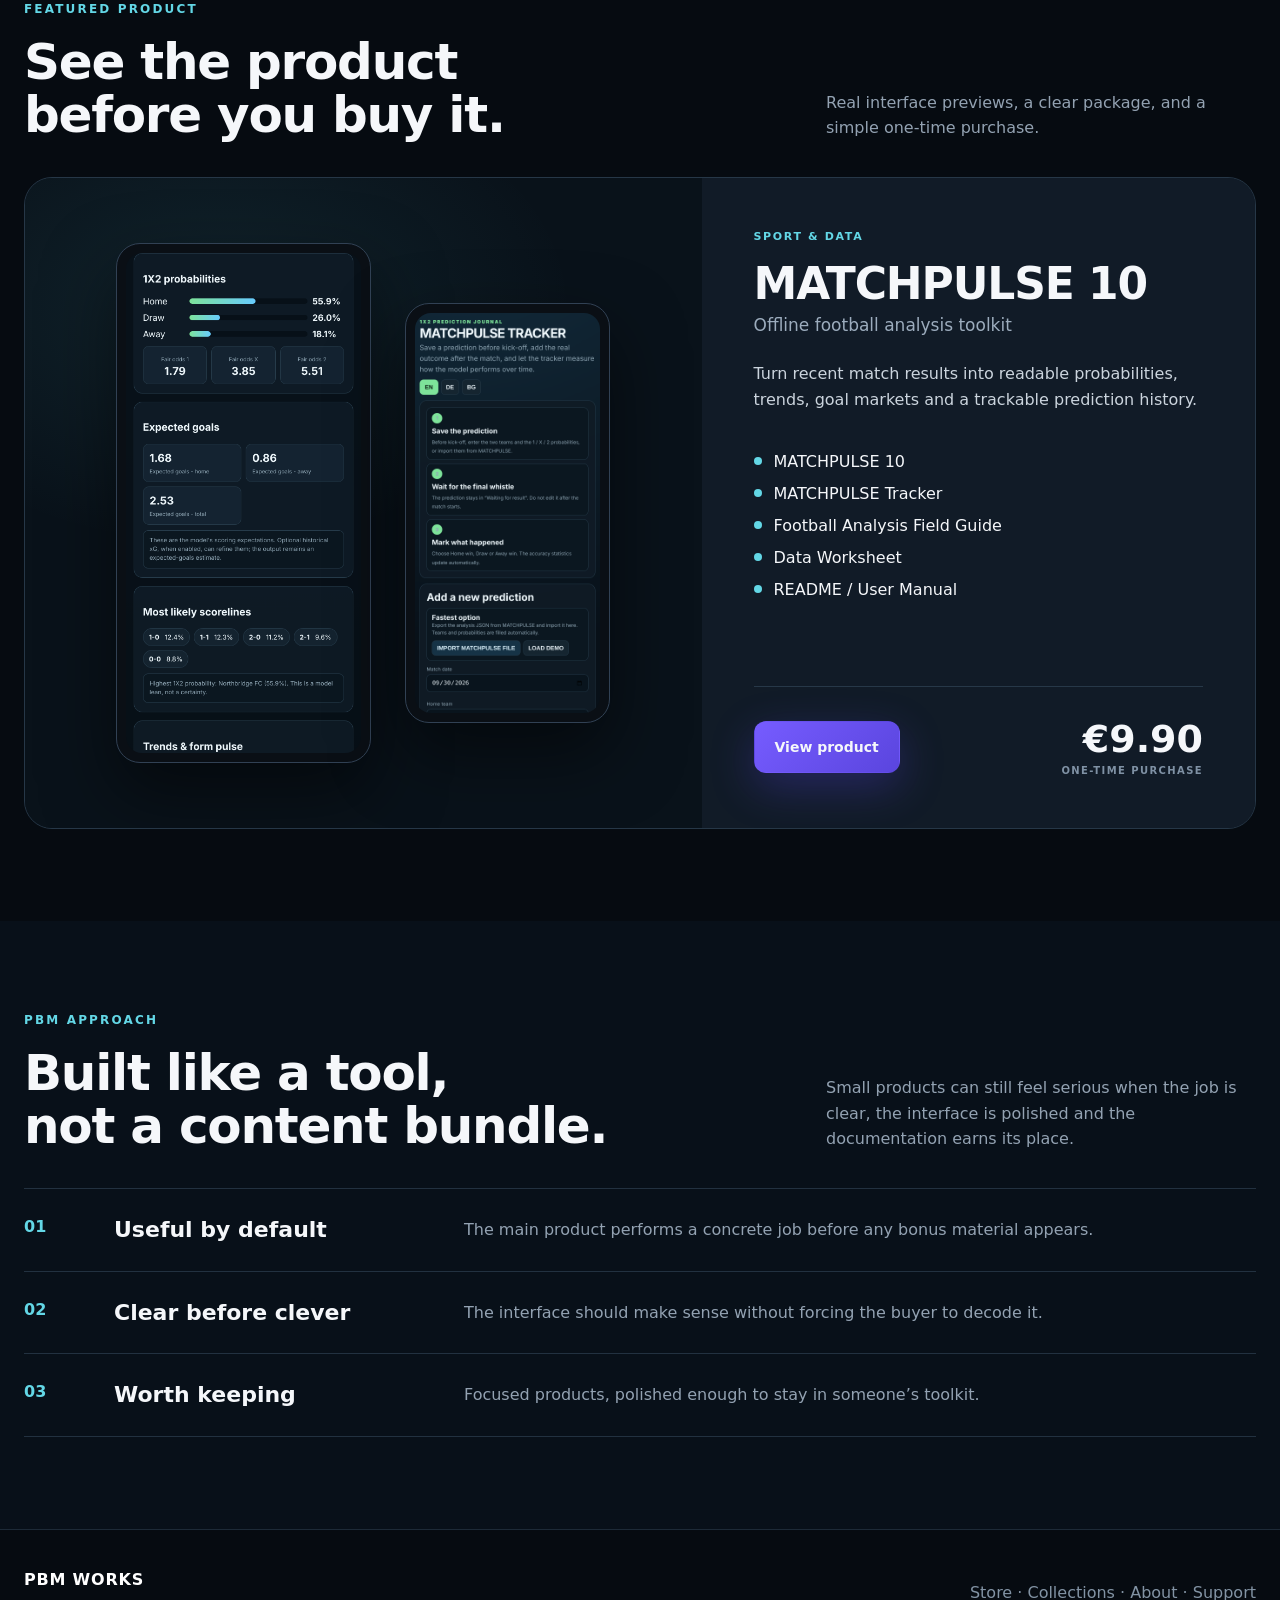
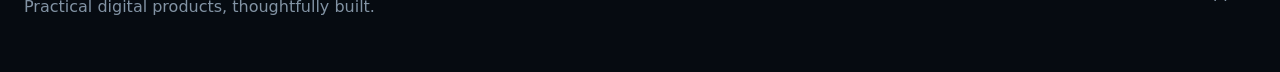
==== commit a8670f96: "Add files via upload" ====
--- a/index.html
+++ b/index.html
@@ -7,7 +7,7 @@
   <meta name="theme-color" content="#060b11">
   <link rel="icon" href="favicon.svg" type="image/svg+xml">
   <title>PBM Works | Practical digital tools</title>
-  <link rel="stylesheet" href="styles.css">
+  <link rel="stylesheet" href="pbm-styles-v3.css">
 </head>
 <body>
 <a href="#main" class="skip-link">Skip to content</a>
@@ -37,14 +37,14 @@
         <div class="eyebrow" data-i18n="heroEyebrow">DIGITAL TOOLS FOR REAL USE</div>
         <h1 data-i18n="heroTitle">TOOLS THAT\nEARN THEIR PLACE.</h1>
         <p class="hero-copy" data-i18n="heroText">Compact digital products for analysis, planning, tracking and everyday decisions. Built to be useful from the first click.</p>
-        <div class="actions"><a class="btn primary" href="#store" data-i18n="explore">Explore products</a><a class="btn secondary" data-product-link href="product.html?id=matchpulse-10" data-i18n="heroProduct">See MATCHPULSE 10</a></div>
+        <div class="actions"><a class="btn primary" href="#store" data-i18n="explore">Explore products</a><a class="btn secondary" data-product-link href="matchpulse-10/" data-i18n="heroProduct">See MATCHPULSE 10</a></div>
         <div class="hero-meta" data-i18n="heroMeta">ONE-TIME PURCHASES • EN / DE / BG • PRACTICAL BY DESIGN</div>
       </div>
       <article class="product-stage" aria-label="Featured product">
         <div class="eyebrow" data-i18n="featuredRelease">FEATURED RELEASE</div>
         <div class="stage-title" data-product-name>MATCHPULSE 10</div><div class="stage-sub" data-product-subtitle>Football analysis toolkit</div>
         <div class="price-tag"><strong data-product-price>€9.90</strong><span data-i18n="oneTime">ONE-TIME</span></div>
-        <div class="devices"><div class="phone"><img data-product-image-main src="matchpulse-main.png" alt="MATCHPULSE main analysis interface"></div><div class="phone second"><img data-product-image-second src="matchpulse-tracker.png" alt="MATCHPULSE prediction tracker interface"></div></div>
+        <div class="devices"><div class="phone"><img data-product-image-main src="matchpulse-main-en.png" alt="MATCHPULSE main analysis interface"></div><div class="phone second"><img data-product-image-second src="matchpulse-tracker-en.png" alt="MATCHPULSE prediction tracker interface"></div></div>
         <div class="sample-badge"><b>57.8%</b><span data-i18n="sampleProbability">sample home probability</span></div>
       </article>
     </div>
@@ -58,13 +58,13 @@
       <article class="category-card" style="--glow:#ff7b4d"><div class="category-art"></div><div class="category-body"><h3 data-i18n="creator">CREATOR TOOLS</h3><p data-i18n="creatorDesc">Compact workflows for digital work.</p><span class="category-action" data-i18n="coming">COMING SOON</span></div></article>
     </div></div></section>
   <section id="store" class="section feature-section"><div class="wrap"><div class="section-head"><div><div class="eyebrow" data-i18n="featureEyebrow">FEATURED PRODUCT</div><h2 data-i18n="featureTitle">See the product\nbefore you buy it.</h2></div><p data-i18n="featureText">Real interface previews, a clear package, and a simple one-time purchase.</p></div>
-    <article class="product-panel"><div class="preview"><div class="phone"><img data-product-image-main src="matchpulse-main.png" alt="MATCHPULSE main interface"></div><div class="phone second"><img data-product-image-second src="matchpulse-tracker.png" alt="MATCHPULSE Tracker interface"></div></div><div class="product-info"><div class="tag" data-i18n="sports">SPORT & DATA</div><h3 data-product-name>MATCHPULSE 10</h3><div class="sub" data-product-subtitle>Offline football analysis toolkit</div><p class="desc" data-product-short>Turn recent match results into readable probabilities, trends, goal markets and a trackable prediction history.</p><div class="includes" id="feature-includes"></div><div class="buy-row"><a class="btn primary" data-product-link href="product.html?id=matchpulse-10" data-i18n="viewProduct">View product</a><div class="money"><span data-product-price>€9.90</span><small data-i18n="purchaseOnce">ONE-TIME PURCHASE</small></div></div></div></article><div id="catalog-more" hidden></div>
+    <article class="product-panel"><div class="preview"><div class="phone"><img data-product-image-main src="matchpulse-main-en.png" alt="MATCHPULSE main interface"></div><div class="phone second"><img data-product-image-second src="matchpulse-tracker-en.png" alt="MATCHPULSE Tracker interface"></div></div><div class="product-info"><div class="tag" data-i18n="sports">SPORT & DATA</div><h3 data-product-name>MATCHPULSE 10</h3><div class="sub" data-product-subtitle>Offline football analysis toolkit</div><p class="desc" data-product-short>Turn recent match results into readable probabilities, trends, goal markets and a trackable prediction history.</p><div class="includes" id="feature-includes"></div><div class="buy-row"><a class="btn primary" data-product-link href="matchpulse-10/" data-i18n="viewProduct">View product</a><div class="money"><span data-product-price>€9.90</span><small data-i18n="purchaseOnce">ONE-TIME PURCHASE</small></div></div></div></article><div id="catalog-more" hidden></div>
   </div></section>
   <section id="about" class="section approach"><div class="wrap"><div class="section-head"><div><div class="eyebrow" data-i18n="approachEyebrow">PBM APPROACH</div><h2 data-i18n="approachTitle">Built like a tool,\nnot a content bundle.</h2></div><p data-i18n="approachText">Small products can still feel serious when the job is clear, the interface is polished and the documentation earns its place.</p></div>
     <div class="value-rows"><div class="value-row"><div class="num">01</div><h4 data-i18n="value1">Useful by default</h4><p data-i18n="value1Text">The main product performs a concrete job before any bonus material appears.</p></div><div class="value-row"><div class="num">02</div><h4 data-i18n="value2">Clear before clever</h4><p data-i18n="value2Text">The interface should make sense without forcing the buyer to decode it.</p></div><div class="value-row"><div class="num">03</div><h4 data-i18n="value3">Worth keeping</h4><p data-i18n="value3Text">Focused products, polished enough to stay in someone’s toolkit.</p></div></div>
   </div></section>
 </main>
 <footer id="support"><div class="wrap footer-row"><div><b>PBM WORKS</b><div class="footer-tag" data-i18n="footerTag">Practical digital products, thoughtfully built.</div></div><div data-i18n="footerLinks">Store · Collections · About · Support</div></div></footer>
-<script src="products.js"></script><script src="site.js"></script>
+<script src="pbm-products-v3.js"></script><script src="pbm-site-v3.js"></script>
 </body>
 </html>
--- a/pbm-styles-v3.css
+++ b/pbm-styles-v3.css
@@ -0,0 +1,165 @@
+:root{
+  --bg:#060b11;
+  --bg-2:#081019;
+  --panel:#0d151f;
+  --panel-2:#111c29;
+  --line:#223141;
+  --text:#f5f7fa;
+  --muted:#93a2b2;
+  --accent:#7157ff;
+  --accent-2:#5a45de;
+  --cyan:#63d7e6;
+  --mint:#7ae3b1;
+  --orange:#ff7b4d;
+  --max:1320px;
+  --header:78px;
+}
+*{box-sizing:border-box}
+html{scroll-behavior:smooth;background:var(--bg)}
+body{margin:0;background:var(--bg);color:var(--text);font-family:"Segoe UI Variable Text","Segoe UI",Inter,ui-sans-serif,system-ui,-apple-system,BlinkMacSystemFont,Roboto,Arial,sans-serif;-webkit-font-smoothing:antialiased;text-rendering:optimizeLegibility}
+body.menu-open{overflow:hidden}
+a{color:inherit;text-decoration:none}
+button,input,summary{font:inherit}
+button{color:inherit}
+img{display:block;max-width:100%}
+.wrap{width:min(var(--max),calc(100% - 48px));margin-inline:auto}
+.sr-only{position:absolute;width:1px;height:1px;padding:0;margin:-1px;overflow:hidden;clip:rect(0,0,0,0);white-space:nowrap;border:0}
+.skip-link{position:fixed;left:12px;top:-50px;z-index:1000;background:#fff;color:#111;padding:10px 14px;border-radius:8px}.skip-link:focus{top:12px}
+
+.site-header{position:fixed;inset:0 0 auto;z-index:50;transition:background .25s ease,border-color .25s ease,backdrop-filter .25s ease}
+.site-header.scrolled{background:rgba(6,11,17,.88);backdrop-filter:blur(18px);border-bottom:1px solid rgba(255,255,255,.08)}
+.nav{height:var(--header);display:flex;align-items:center;gap:36px;border-bottom:1px solid rgba(255,255,255,.08)}
+.site-header.scrolled .nav{border-bottom-color:transparent}
+.brand{font-weight:800;letter-spacing:.04em;font-size:20px;margin-right:auto}
+.brand-mark{display:inline-flex;align-items:center;gap:11px}
+.brand-glyph{width:28px;height:28px;border-radius:9px;border:1px solid #324557;position:relative;background:linear-gradient(145deg,#111d29,#081019);box-shadow:inset 0 0 0 1px rgba(255,255,255,.02)}
+.brand-glyph:before,.brand-glyph:after{content:"";position:absolute;border-radius:4px;background:linear-gradient(135deg,var(--cyan),var(--accent))}
+.brand-glyph:before{width:8px;height:16px;left:6px;top:6px}.brand-glyph:after{width:7px;height:11px;right:6px;bottom:6px;opacity:.8}
+.navlinks{display:flex;gap:30px;color:#b7c3cf;font-size:12px;font-weight:700;letter-spacing:.06em}
+.navlinks a{position:relative;padding:10px 0}
+.navlinks a:after{content:"";position:absolute;left:0;right:100%;bottom:4px;height:1px;background:var(--cyan);transition:right .2s ease}
+.navlinks a:hover:after,.navlinks a:focus-visible:after{right:0}
+.langs{display:flex;gap:8px}.lang{padding:9px 12px;border-radius:10px;border:1px solid #2b3a4b;background:transparent;color:#91a0b0;font-size:12px;font-weight:900;cursor:pointer;transition:.2s ease}.lang:hover{color:#fff;border-color:#41566d}.lang.active{background:var(--accent);color:#fff;border-color:transparent}
+.mobile-menu{display:none;padding:10px 13px;border:1px solid #2b3a4b;border-radius:10px;background:#0b1520;font-size:12px;font-weight:800;cursor:pointer}
+.mobile-panel{display:none}
+
+.hero{min-height:820px;position:relative;overflow:hidden;background:radial-gradient(900px 680px at 78% 17%,rgba(88,74,255,.34),transparent 58%),radial-gradient(700px 520px at 94% 62%,rgba(44,190,214,.12),transparent 58%),linear-gradient(180deg,#08111b 0%,#071019 66%,#060b11 100%)}
+.hero:before{content:"";position:absolute;inset:0;background:linear-gradient(rgba(255,255,255,.018) 1px,transparent 1px);background-size:100% 54px;mask-image:linear-gradient(to bottom,#000,transparent 82%);pointer-events:none}
+.hero:after{content:"";position:absolute;right:-200px;top:120px;width:520px;height:520px;border:1px solid rgba(255,255,255,.04);border-radius:50%;box-shadow:0 0 0 80px rgba(255,255,255,.009),0 0 0 170px rgba(255,255,255,.006);pointer-events:none}
+.hero-grid{padding-top:160px;display:grid;grid-template-columns:1.05fr .95fr;gap:70px;align-items:center;position:relative;z-index:2}
+.eyebrow{color:var(--cyan);font-size:12px;font-weight:800;letter-spacing:.18em;margin-bottom:20px}
+.hero h1,.product-hero h1{font-size:clamp(52px,5.7vw,78px);line-height:1;letter-spacing:-.035em;margin:0 0 28px;white-space:pre-line;font-weight:800;text-wrap:balance}
+.hero-copy{font-size:20px;line-height:1.6;color:var(--muted);max-width:610px}
+.actions{display:flex;gap:14px;margin:34px 0 24px}
+.btn{display:inline-flex;min-height:52px;align-items:center;justify-content:center;padding:0 20px;border-radius:12px;border:1px solid #2a394a;font-weight:850;font-size:14px;background:#0d1722;cursor:pointer;transition:transform .18s ease,background .18s ease,border-color .18s ease,box-shadow .18s ease}
+.btn:hover{transform:translateY(-1px);border-color:#42576c}.btn:active{transform:translateY(0)}
+.btn.primary{background:linear-gradient(135deg,#765cff,#5a45de);border-color:transparent;box-shadow:0 14px 44px rgba(84,64,220,.32)}.btn.primary:hover{box-shadow:0 18px 48px rgba(84,64,220,.42);background:linear-gradient(135deg,#8069ff,#604be2)}
+.btn.secondary{background:#0b1520}.btn.block{width:100%}
+.hero-meta{font-size:12px;color:#758698;font-weight:800;letter-spacing:.06em}
+
+.product-stage{min-height:520px;border:1px solid #2a3948;border-radius:30px;background:linear-gradient(180deg,rgba(17,29,42,.92),rgba(10,18,28,.9));padding:28px;position:relative;box-shadow:0 40px 90px rgba(0,0,0,.35);overflow:hidden}
+.product-stage:before{content:"";position:absolute;inset:auto -10% -35% 10%;height:65%;background:radial-gradient(closest-side,rgba(113,87,255,.16),transparent);pointer-events:none}
+.stage-title{font-size:29px;font-weight:900}.stage-sub{color:var(--muted);margin-top:7px}.price-tag{position:absolute;top:28px;right:28px;text-align:right}.price-tag strong{font-size:30px}.price-tag span{display:block;color:#8292a4;font-size:10px;font-weight:900;letter-spacing:.15em;margin-top:4px}
+.devices{position:absolute;inset:128px 26px 28px;display:flex;align-items:flex-end;justify-content:center;gap:20px}.phone{height:335px;width:170px;border-radius:24px;padding:9px;background:#0a0f15;border:1px solid #314154;box-shadow:0 30px 70px rgba(0,0,0,.5);overflow:hidden}.phone.second{height:285px;width:145px;transform:translateY(10px)}.phone img{width:100%;height:100%;object-fit:cover;object-position:top;border-radius:16px}.sample-badge{position:absolute;right:36px;bottom:45px;background:#142131;border:1px solid #33465a;padding:15px 18px;border-radius:16px}.sample-badge b{font-size:25px;color:var(--mint)}.sample-badge span{display:block;font-size:10px;color:#8fa0b2;margin-top:3px;max-width:130px}
+
+.trust{background:#0b1520;border-top:1px solid #172431;border-bottom:1px solid #172431}.trust .wrap{min-height:110px;display:grid;grid-template-columns:1.1fr repeat(4,1fr);align-items:center;gap:28px;font-size:13px}.trust strong{font-size:12px;letter-spacing:.12em}.trust span{color:#9babbc}
+
+.section{padding:92px 0}.section-head{display:flex;justify-content:space-between;gap:60px;align-items:end;margin-bottom:36px}.section-head h2{font-size:clamp(38px,4.1vw,50px);line-height:1.05;letter-spacing:-.025em;font-weight:800;margin:8px 0 0;white-space:pre-line}.section-head p{color:var(--muted);max-width:430px;line-height:1.6;margin:0}
+.categories{display:grid;grid-template-columns:repeat(4,1fr);gap:18px}.category-card{height:275px;border-radius:22px;border:1px solid #223344;background:#0c1620;overflow:hidden;position:relative;transition:transform .2s ease,border-color .2s ease}.category-card:hover{transform:translateY(-3px);border-color:#38506a}.category-art{height:138px;background:radial-gradient(circle at 78% 18%,var(--glow),transparent 40%),linear-gradient(135deg,#101c28,#0b131d);position:relative;overflow:hidden}.category-art:after{content:"";position:absolute;inset:22px;background:linear-gradient(135deg,rgba(255,255,255,.06),rgba(255,255,255,0));border:1px solid rgba(255,255,255,.06);border-radius:20px}.category-art:before{content:"";position:absolute;width:96px;height:96px;border:1px solid rgba(255,255,255,.08);border-radius:24px;left:28px;top:22px;transform:rotate(12deg);box-shadow:32px 18px 0 -1px rgba(255,255,255,.018)}
+.category-body{padding:22px}.category-card h3{font-size:16px;margin:0 0 10px}.category-card p{font-size:13px;line-height:1.5;color:var(--muted);margin:0 0 18px}.category-action{font-size:11px;font-weight:900;letter-spacing:.1em;color:var(--glow)}
+
+.feature-section{padding-top:36px}.product-panel{display:grid;grid-template-columns:1.1fr .9fr;border:1px solid #263747;border-radius:28px;overflow:hidden;background:#0d1721}.preview{min-height:650px;padding:34px;background:radial-gradient(600px 400px at 28% 20%,rgba(99,215,230,.09),transparent 60%),#09121a;display:flex;align-items:center;justify-content:center;gap:34px}.preview .phone{height:520px;width:255px}.preview .phone.second{height:420px;width:205px}.product-info{padding:52px;background:#111b27;display:flex;flex-direction:column}.tag{color:var(--cyan);font-size:11px;font-weight:900;letter-spacing:.15em}.product-info h3{font-size:44px;line-height:1.04;margin:18px 0 8px;font-weight:800;letter-spacing:-.025em}.product-info .sub{color:#9cacbd;font-size:17px}.product-info .desc{color:#cbd4dd;line-height:1.65;margin:26px 0}.includes{display:grid;gap:13px;margin:12px 0 28px}.includes div{display:flex;align-items:center;gap:12px}.dot{width:8px;height:8px;border-radius:50%;background:var(--cyan);flex:0 0 auto}.buy-row{display:flex;align-items:center;justify-content:space-between;margin-top:auto;padding-top:30px;border-top:1px solid #273848}.money{font-size:38px;font-weight:900;text-align:right}.money small{display:block;color:#7f91a4;font-size:10px;letter-spacing:.14em;margin-top:4px}
+
+.approach{background:#081019}.value-rows{border-top:1px solid #223140}.value-row{display:grid;grid-template-columns:70px 330px 1fr;gap:20px;align-items:start;padding:28px 0;border-bottom:1px solid #223140}.value-row .num{color:var(--cyan);font-weight:900}.value-row h4{font-size:22px;margin:0}.value-row p{color:var(--muted);line-height:1.6;margin:0;max-width:650px}
+
+/* Product page */
+.product-page-bg{background:radial-gradient(700px 500px at 84% 2%,rgba(113,87,255,.18),transparent 70%),var(--bg)}
+.product-hero{padding:150px 0 86px}.breadcrumb{display:inline-flex;align-items:center;gap:8px;color:#8fa0b2;font-size:13px;font-weight:700;margin-bottom:38px}.breadcrumb:hover{color:#fff}.breadcrumb span{color:var(--cyan)}
+.product-hero-grid{display:grid;grid-template-columns:1.08fr .92fr;gap:72px;align-items:start}.product-hero h1{font-size:clamp(50px,5vw,70px);font-weight:800;letter-spacing:-.025em;line-height:1.02}.product-subtitle{font-size:22px;color:#b3c0cd;margin-top:-6px}.product-description{font-size:18px;line-height:1.72;color:#98a8b8;max-width:680px;margin:28px 0 30px}.hero-pills{display:flex;gap:10px;flex-wrap:wrap}.info-pill{border:1px solid #2b3c4e;background:#0c1620;padding:10px 13px;border-radius:999px;color:#aebbc8;font-size:12px;font-weight:750}
+.purchase-card{position:sticky;top:108px;border:1px solid #2b3d4e;background:linear-gradient(180deg,#111c29,#0a131d);border-radius:26px;padding:28px;box-shadow:0 32px 80px rgba(0,0,0,.28)}.purchase-card .current{font-size:11px;color:var(--cyan);font-weight:900;letter-spacing:.16em}.purchase-price{font-size:48px;font-weight:800;letter-spacing:-.025em;margin:18px 0 4px}.purchase-caption{font-size:13px;color:#8495a6;margin-bottom:26px}.purchase-summary{padding:20px 0;margin:18px 0;border-top:1px solid #273746;border-bottom:1px solid #273746;display:grid;gap:12px}.purchase-summary div{display:flex;justify-content:space-between;gap:18px;font-size:13px;color:#91a2b3}.purchase-summary b{color:#e9eef3}.smallprint{color:#788a9b;font-size:11px;line-height:1.55;margin-top:14px}
+.gallery-section{padding:0 0 84px}.gallery-layout{display:grid;grid-template-columns:minmax(0,1fr) 220px;gap:18px}.gallery-main{min-height:700px;border:1px solid #233646;background:radial-gradient(500px 350px at 50% 15%,rgba(99,215,230,.08),transparent),#08121b;border-radius:28px;padding:34px;display:flex;align-items:center;justify-content:center;overflow:hidden}.gallery-main img{border-radius:24px;box-shadow:0 40px 100px rgba(0,0,0,.52)}.gallery-main img.app-preview{width:330px;height:630px;object-fit:cover;object-position:top}.gallery-main img.guide-preview{width:min(500px,84%);max-height:630px;object-fit:contain}.gallery-thumbs{display:grid;gap:14px}.gallery-thumb{appearance:none;border:1px solid #243647;background:#0d1721;border-radius:18px;padding:10px;color:#91a3b5;text-align:left;cursor:pointer;transition:.18s ease}.gallery-thumb:hover,.gallery-thumb.active{border-color:#5b6d80;background:#111e2b;color:#fff}.gallery-thumb img{width:100%;height:145px;object-fit:cover;object-position:top;border-radius:12px;background:#081019}.gallery-thumb span{display:block;font-size:12px;font-weight:800;padding:10px 4px 3px}
+.product-section{padding:84px 0}.product-section.alt{background:#081019;border-top:1px solid #14222f;border-bottom:1px solid #14222f}.split-title{display:grid;grid-template-columns:.65fr 1.35fr;gap:70px;align-items:start}.split-title h2{font-size:44px;line-height:1.05;letter-spacing:-.04em;margin:8px 0}.split-title .lead{color:#9babbc;line-height:1.72;font-size:17px;margin-top:35px}.check-list{list-style:none;padding:0;margin:34px 0 0;display:grid;grid-template-columns:repeat(2,minmax(0,1fr));gap:14px}.check-list li{position:relative;padding:16px 16px 16px 46px;border:1px solid #233547;border-radius:15px;background:#0c1620;color:#dfe5eb}.check-list li:before{content:'✓';position:absolute;left:16px;top:14px;width:20px;height:20px;display:grid;place-items:center;border-radius:50%;background:rgba(99,215,230,.12);color:var(--cyan);font-weight:900;font-size:12px}
+.include-grid{display:grid;grid-template-columns:repeat(2,minmax(0,1fr));gap:16px;margin-top:34px}.include-card{border:1px solid #243747;border-radius:18px;background:#0c1620;padding:22px;display:grid;grid-template-columns:44px 1fr;gap:16px}.include-index{color:var(--cyan);font-size:12px;font-weight:900;letter-spacing:.1em}.include-card h3{margin:0 0 7px;font-size:17px}.include-card p{margin:0;color:#899bad;line-height:1.55;font-size:13px}
+.step-grid{display:grid;grid-template-columns:repeat(4,1fr);gap:16px;margin-top:34px}.step-card{position:relative;border-top:1px solid #33485c;padding-top:22px}.step-card span{color:var(--cyan);font-size:12px;font-weight:900}.step-card h3{font-size:18px;margin:14px 0 10px}.step-card p{color:#8fa1b3;line-height:1.58;font-size:13px;margin:0}
+.note-list{list-style:none;padding:0;margin:30px 0 0;border-top:1px solid #253646}.note-list li{padding:18px 0 18px 30px;border-bottom:1px solid #253646;color:#9aacbd;line-height:1.58;position:relative}.note-list li:before{content:'•';position:absolute;left:5px;color:var(--orange);font-weight:900}
+.faq-list{max-width:900px;margin-top:30px}.faq-item{border-bottom:1px solid #273746}.faq-item summary{list-style:none;cursor:pointer;padding:22px 0;font-weight:800;font-size:17px;display:flex;justify-content:space-between;gap:24px}.faq-item summary::-webkit-details-marker{display:none}.faq-item summary:after{content:'+';color:var(--cyan);font-size:22px;font-weight:500}.faq-item[open] summary:after{content:'–'}.faq-item p{color:#91a3b5;line-height:1.7;margin:-4px 0 22px;max-width:760px}.final-cta{padding:70px 0 100px}.final-cta-box{border:1px solid #2c4052;border-radius:28px;background:radial-gradient(500px 300px at 80% 10%,rgba(113,87,255,.16),transparent),#0d1721;padding:44px;display:grid;grid-template-columns:1fr auto;gap:40px;align-items:center}.final-cta h2{font-size:38px;margin:0 0 10px}.final-cta p{color:#94a5b6;margin:0}.final-buy{text-align:right}.final-buy .money{margin-bottom:14px}
+.toast{position:fixed;left:50%;bottom:28px;z-index:100;transform:translate(-50%,30px);opacity:0;background:#f4f7f9;color:#111820;padding:13px 18px;border-radius:12px;font-weight:750;box-shadow:0 16px 50px rgba(0,0,0,.4);transition:.22s ease;pointer-events:none}.toast.show{transform:translate(-50%,0);opacity:1}
+
+footer{padding:40px 0 56px;border-top:1px solid #1d2a37;color:#8293a4}.footer-row{display:flex;justify-content:space-between;align-items:center}.footer-row b{color:#fff;letter-spacing:.05em}.footer-tag{margin-top:8px}
+
+:focus-visible{outline:2px solid var(--cyan);outline-offset:3px}
+@media(prefers-reduced-motion:reduce){html{scroll-behavior:auto}*,*:before,*:after{animation:none!important;transition:none!important}}
+
+@media(max-width:1040px){
+  .navlinks{gap:18px}.hero-grid,.product-hero-grid{grid-template-columns:1fr 1fr;gap:36px}.categories{grid-template-columns:repeat(2,1fr)}.product-panel{grid-template-columns:1fr}.product-info{min-height:530px}.trust .wrap{grid-template-columns:1fr 1fr 1fr}.trust strong{grid-column:1/-1;padding-top:22px}.trust span{padding-bottom:22px}.step-grid{grid-template-columns:repeat(2,1fr)}
+}
+@media(max-width:820px){
+  .wrap{width:min(100% - 28px,720px)}.navlinks,.langs.desktop{display:none}.mobile-menu{display:block}.site-header .nav{height:70px}.mobile-panel{display:block;position:fixed;top:70px;left:14px;right:14px;background:rgba(10,18,27,.98);border:1px solid #2a3a4a;border-radius:18px;padding:12px;transform:translateY(-12px);opacity:0;pointer-events:none;transition:.2s ease;box-shadow:0 30px 80px rgba(0,0,0,.5)}.mobile-panel.open{transform:none;opacity:1;pointer-events:auto}.mobile-panel a{display:block;padding:14px;border-radius:10px;color:#ccd5de;font-weight:800;font-size:13px}.mobile-panel a:hover{background:#111d29}.mobile-langs{display:flex;gap:8px;padding:10px 12px 5px}.hero{min-height:auto;padding-bottom:60px}.hero-grid{grid-template-columns:1fr;padding-top:126px;gap:40px}.hero h1{font-size:clamp(48px,11vw,64px)}.product-stage{min-height:480px}.trust .wrap{grid-template-columns:1fr 1fr;padding:24px 0}.trust strong{grid-column:1/-1;padding:0}.trust span{padding:0}.section-head{display:block}.section-head p{margin-top:18px}.product-panel{grid-template-columns:1fr}.preview{min-height:520px}.value-row{grid-template-columns:44px 1fr}.value-row p{grid-column:2}.product-hero-grid{grid-template-columns:1fr}.purchase-card{position:relative;top:auto}.gallery-layout{grid-template-columns:1fr}.gallery-thumbs{grid-template-columns:repeat(3,1fr)}.gallery-thumb img{height:120px}.gallery-main{min-height:560px}.split-title{grid-template-columns:1fr;gap:18px}.split-title .lead{margin-top:0}.step-grid{grid-template-columns:repeat(2,1fr)}.final-cta-box{grid-template-columns:1fr}.final-buy{text-align:left}.final-buy .money{text-align:left}
+}
+@media(max-width:560px){
+  .hero h1{font-size:42px}.hero-copy{font-size:17px}.actions{flex-direction:column}.btn{width:100%}.devices{gap:10px}.phone{width:142px;height:290px}.phone.second{width:120px;height:245px}.sample-badge{display:none}.price-tag strong{font-size:25px}.stage-title{font-size:24px}.categories{grid-template-columns:1fr}.preview{padding:20px;gap:10px}.preview .phone{width:46%;height:390px}.preview .phone.second{width:40%;height:330px}.product-info{padding:30px}.product-info h3{font-size:36px}.buy-row{align-items:flex-start;gap:16px;flex-direction:column}.money{text-align:left}.section-head h2{font-size:39px}.trust .wrap{grid-template-columns:1fr}.value-row{grid-template-columns:36px 1fr}.footer-row{display:block}.footer-row>div+div{margin-top:14px}.gallery-main{min-height:470px;padding:18px}.gallery-main img.app-preview{width:230px;height:430px;max-width:96%}.gallery-main img.guide-preview{max-width:96%;max-height:430px}.gallery-thumbs{grid-template-columns:1fr 1fr 1fr;gap:8px}.gallery-thumb{padding:6px}.gallery-thumb img{height:80px}.gallery-thumb span{font-size:10px}.check-list,.include-grid{grid-template-columns:1fr}.step-grid{grid-template-columns:1fr}.product-section{padding:64px 0}.product-hero{padding:120px 0 64px}.purchase-price{font-size:44px}.final-cta-box{padding:28px}.final-cta h2{font-size:31px}
+}
+
+.catalog-more-head{margin:50px 0 18px}.catalog-more-head h3{font-size:25px;margin:0}.product-grid{display:grid;grid-template-columns:repeat(3,minmax(0,1fr));gap:18px}.product-card{border:1px solid #263747;border-radius:20px;overflow:hidden;background:#0d1721;transition:.2s ease}.product-card:hover{transform:translateY(-3px);border-color:#405a72}.product-card-art{height:220px;padding:18px;overflow:hidden;background:#08121a;display:grid;place-items:center}.product-card-art img{max-height:100%;max-width:80%;object-fit:cover;object-position:top;border-radius:14px}.product-card-body{padding:20px;display:flex;justify-content:space-between;gap:18px}.product-card-body span{font-size:10px;color:var(--cyan);font-weight:900;letter-spacing:.12em}.product-card-body h4{margin:6px 0;font-size:18px}.product-card-body p{margin:0;color:#8da0b2;font-size:13px}.product-card-body strong{white-space:nowrap;font-size:18px}@media(max-width:820px){.product-grid{grid-template-columns:1fr 1fr}}@media(max-width:560px){.product-grid{grid-template-columns:1fr}}
+
+
+/* MATCHPULSE product visual showcase */
+.showcase-section{padding-top:38px}
+.showcase-head{margin-bottom:34px}
+.showcase-footnote{margin-top:14px;color:#617487;font-size:11px;font-weight:700;letter-spacing:.03em}
+.showcase-grid{display:grid;grid-template-columns:repeat(12,minmax(0,1fr));gap:18px}
+.showcase-card{appearance:none;position:relative;grid-column:span 6;padding:0;overflow:hidden;border:1px solid #25394a;border-radius:24px;background:#0c1620;color:var(--text);text-align:left;cursor:pointer;transition:transform .22s ease,border-color .22s ease,box-shadow .22s ease}
+.showcase-card:hover{transform:translateY(-3px);border-color:#42566b;box-shadow:0 28px 70px rgba(0,0,0,.25)}
+.showcase-card-1{grid-column:span 7}.showcase-card-2{grid-column:span 5}.showcase-card-3{grid-column:span 5}.showcase-card-4{grid-column:span 7}.showcase-card-5{grid-column:span 12}
+.showcase-visual{height:390px;display:flex;align-items:flex-start;justify-content:center;overflow:hidden;background:radial-gradient(420px 260px at 50% 10%,rgba(99,215,230,.08),transparent 68%),linear-gradient(180deg,#0b1721,#081019);border-bottom:1px solid #203242}
+.showcase-card-1 .showcase-visual,.showcase-card-4 .showcase-visual{height:430px}
+.showcase-card-5 .showcase-visual{height:470px}
+.showcase-visual img{display:block;width:min(330px,78%);height:auto;border:1px solid #26394a;border-radius:18px 18px 0 0;box-shadow:0 32px 80px rgba(0,0,0,.45);transition:transform .28s ease}
+.showcase-card:hover .showcase-visual img{transform:scale(1.025)}
+.showcase-caption{display:block;padding:20px 22px 24px}
+.showcase-caption strong{display:block;font-size:18px;margin-bottom:8px}
+.showcase-caption span{display:block;color:#8fa1b2;font-size:13px;line-height:1.6;max-width:720px}
+.showcase-expand{position:absolute;right:16px;top:16px;width:38px;height:38px;border:1px solid rgba(255,255,255,.13);border-radius:999px;background:rgba(6,12,18,.76);display:flex;align-items:center;justify-content:center;color:#fff;font-size:16px;backdrop-filter:blur(10px)}
+.bundle-section{padding-top:22px}
+.bundle-panel{display:grid;grid-template-columns:.86fr 1.14fr;gap:40px;align-items:center;min-height:570px;padding:46px;border:1px solid #2a3e50;border-radius:30px;background:radial-gradient(620px 420px at 78% 15%,rgba(113,87,255,.17),transparent 60%),linear-gradient(145deg,#0c1721,#09121a);overflow:hidden}
+.bundle-copy h2{font-size:44px;line-height:1.02;letter-spacing:-.035em;margin:12px 0 18px}
+.bundle-copy p{color:#96a7b8;line-height:1.7;font-size:16px;max-width:540px}
+.bundle-tags{display:flex;flex-wrap:wrap;gap:9px;margin-top:28px}.bundle-tags span{border:1px solid #2b3e50;background:#0b1520;color:#b7c3cf;padding:9px 12px;border-radius:999px;font-size:11px;font-weight:800}
+.bundle-visual{position:relative;height:490px;min-width:0}
+.bundle-device,.bundle-guide-card{position:absolute;overflow:hidden;border:1px solid #314659;background:#081019;box-shadow:0 35px 90px rgba(0,0,0,.42)}
+.bundle-device img,.bundle-guide-card img{width:100%;height:100%;object-fit:cover;object-position:top;display:block}
+.bundle-device-main{left:4%;top:28px;width:31%;height:425px;border-radius:25px;transform:rotate(-3deg)}
+.bundle-device-tracker{left:34%;top:78px;width:27%;height:360px;border-radius:23px;transform:rotate(2.5deg)}
+.bundle-guide-card{right:1%;top:42px;width:35%;height:410px;border-radius:18px;transform:rotate(3deg)}
+.bundle-guide-card img{object-fit:contain;background:#101820}
+.bundle-stamp{position:absolute;left:27%;right:9%;bottom:6px;border:1px solid #33485b;border-radius:16px;background:rgba(14,25,37,.92);padding:14px 18px;backdrop-filter:blur(12px)}
+.bundle-stamp b{display:block;font-size:14px}.bundle-stamp span{display:block;color:#8da0b2;font-size:11px;margin-top:4px}
+.image-lightbox{position:fixed;inset:0;z-index:2000;display:flex;align-items:center;justify-content:center;padding:28px;background:rgba(2,6,10,.86);backdrop-filter:blur(14px);opacity:0;pointer-events:none;transition:opacity .18s ease}
+.image-lightbox.open{opacity:1;pointer-events:auto}.lightbox-open{overflow:hidden}
+.lightbox-card{width:min(980px,94vw);max-height:92vh;display:grid;grid-template-columns:minmax(0,1fr) 310px;overflow:hidden;border:1px solid #34485a;border-radius:24px;background:#0c1620;box-shadow:0 40px 110px rgba(0,0,0,.62)}
+.lightbox-media{min-height:540px;max-height:88vh;overflow:auto;display:flex;align-items:flex-start;justify-content:center;padding:22px;background:radial-gradient(500px 340px at 50% 10%,rgba(99,215,230,.08),transparent),#071019}
+.lightbox-media img{display:block;width:min(390px,100%);height:auto;border-radius:14px;box-shadow:0 24px 70px rgba(0,0,0,.5)}
+.lightbox-caption{padding:32px;align-self:center}.lightbox-caption h3{font-size:25px;margin:0 0 12px}.lightbox-caption p{color:#91a4b5;line-height:1.7;margin:0}
+.lightbox-close{position:fixed;right:30px;top:24px;z-index:2001;width:46px;height:46px;border:1px solid rgba(255,255,255,.18);border-radius:999px;background:#111b25;color:white;font-size:26px;cursor:pointer}
+@media(max-width:900px){
+  .showcase-card,.showcase-card-1,.showcase-card-2,.showcase-card-3,.showcase-card-4,.showcase-card-5{grid-column:span 12}
+  .showcase-visual,.showcase-card-1 .showcase-visual,.showcase-card-4 .showcase-visual,.showcase-card-5 .showcase-visual{height:430px}
+  .bundle-panel{grid-template-columns:1fr;padding:34px}.bundle-visual{height:470px}
+  .lightbox-card{grid-template-columns:1fr;overflow:auto}.lightbox-caption{padding:24px}.lightbox-media{min-height:0;max-height:none}
+}
+@media(max-width:560px){
+  .showcase-section{padding-top:18px}.showcase-grid{gap:12px}.showcase-card{border-radius:19px}
+  .showcase-visual,.showcase-card-1 .showcase-visual,.showcase-card-4 .showcase-visual,.showcase-card-5 .showcase-visual{height:360px}
+  .showcase-visual img{width:min(285px,82%)}.showcase-caption{padding:18px}.showcase-caption strong{font-size:16px}.showcase-caption span{font-size:12px}
+  .bundle-panel{padding:26px;min-height:0}.bundle-copy h2{font-size:34px}.bundle-visual{height:390px;margin-top:6px}
+  .bundle-device-main{left:0;width:35%;height:330px}.bundle-device-tracker{left:31%;width:31%;height:286px}.bundle-guide-card{right:0;width:39%;height:315px}
+  .bundle-stamp{left:12%;right:5%;bottom:0}.image-lightbox{padding:12px}.lightbox-close{right:14px;top:14px}.lightbox-card{width:100%;max-height:94vh;border-radius:18px}.lightbox-media{padding:16px}.lightbox-caption{padding:20px}.lightbox-caption h3{font-size:20px}
+}
+
+
+/* Bulgarian typography polish: Cyrillic needs more breathing room than the Latin display lockup. */
+html[lang="bg"] .hero h1{font-size:clamp(46px,5vw,68px);line-height:1.04;letter-spacing:-.018em;font-weight:750;max-width:720px}
+html[lang="bg"] .product-hero h1{font-size:clamp(46px,4.7vw,64px);line-height:1.04;letter-spacing:-.015em;font-weight:750;max-width:760px}
+html[lang="bg"] .section-head h2,html[lang="bg"] .split-title h2,html[lang="bg"] .final-cta h2{letter-spacing:-.012em;line-height:1.08;font-weight:750}
+html[lang="bg"] .value-row h4{font-weight:700;letter-spacing:-.005em}
+@media(max-width:900px){html[lang="bg"] .hero h1{font-size:clamp(42px,10vw,58px);max-width:100%}html[lang="bg"] .product-hero h1{font-size:clamp(42px,9vw,58px);max-width:100%}}
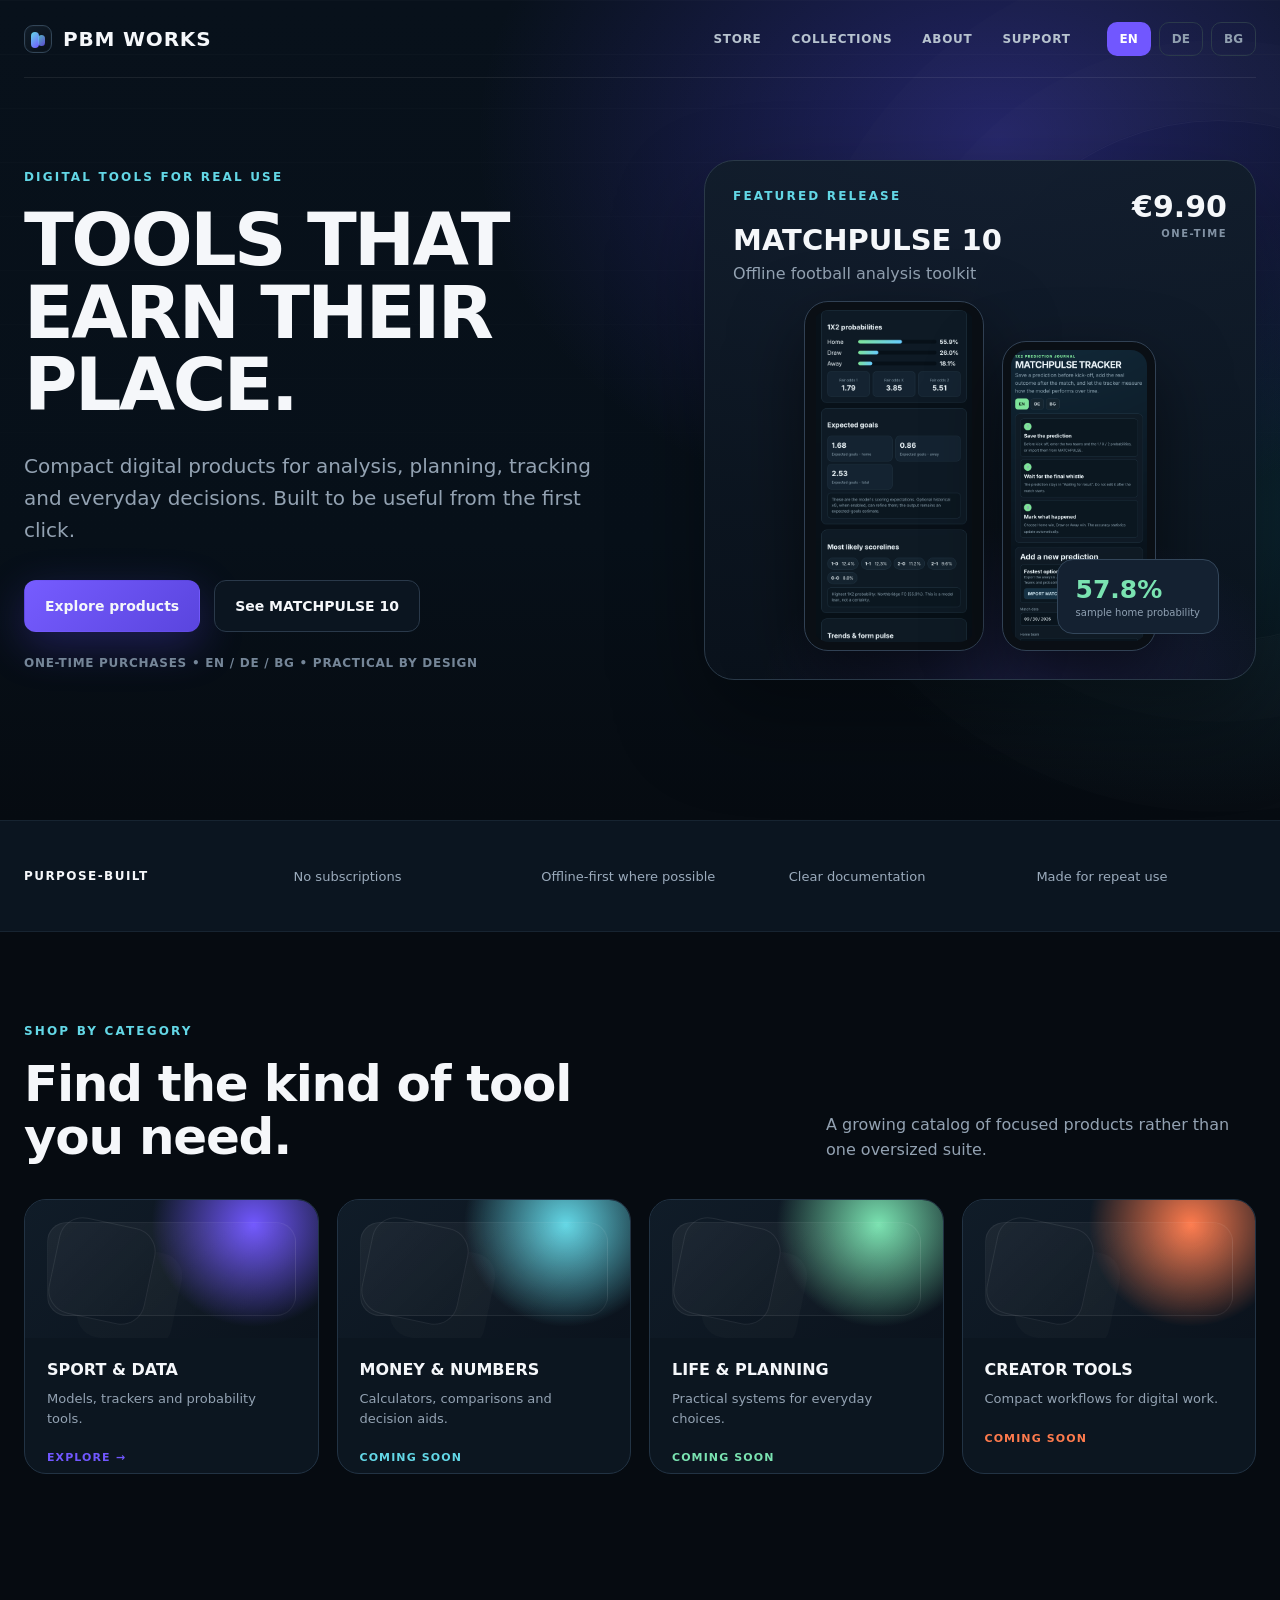
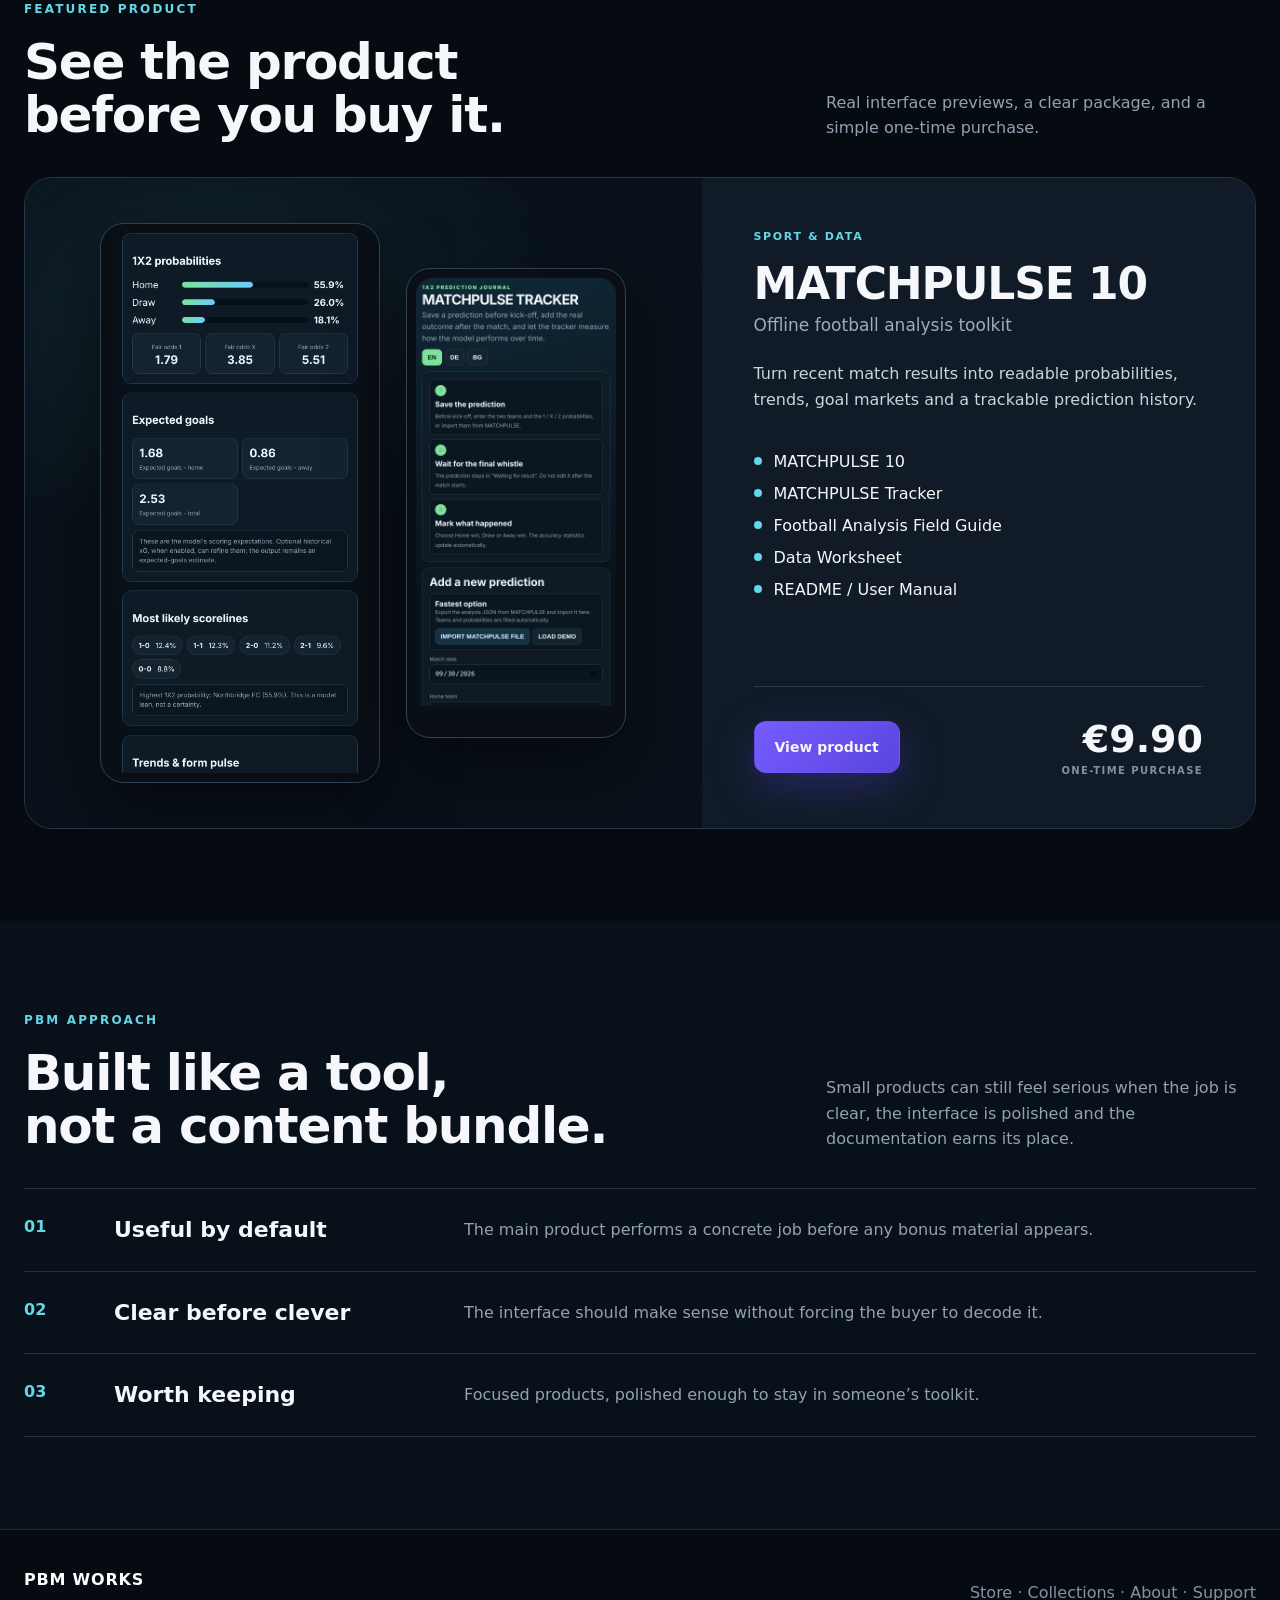
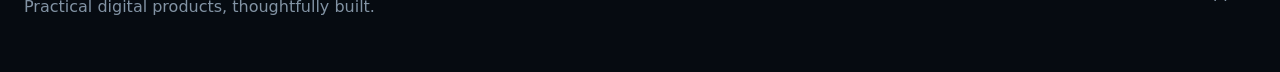
==== commit c0a9a3e8: "Add files via upload" ====
--- a/index.html
+++ b/index.html
@@ -7,7 +7,7 @@
   <meta name="theme-color" content="#060b11">
   <link rel="icon" href="favicon.svg" type="image/svg+xml">
   <title>PBM Works | Practical digital tools</title>
-  <link rel="stylesheet" href="pbm-styles-v3.css">
+  <link rel="stylesheet" href="pbm-styles-v5.css">
 </head>
 <body>
 <a href="#main" class="skip-link">Skip to content</a>
--- a/pbm-styles-v5.css
+++ b/pbm-styles-v5.css
@@ -0,0 +1,250 @@
+:root{
+  --bg:#060b11;
+  --bg-2:#081019;
+  --panel:#0d151f;
+  --panel-2:#111c29;
+  --line:#223141;
+  --text:#f5f7fa;
+  --muted:#93a2b2;
+  --accent:#7157ff;
+  --accent-2:#5a45de;
+  --cyan:#63d7e6;
+  --mint:#7ae3b1;
+  --orange:#ff7b4d;
+  --max:1320px;
+  --header:78px;
+}
+*{box-sizing:border-box}
+html{scroll-behavior:smooth;background:var(--bg)}
+body{margin:0;background:var(--bg);color:var(--text);font-family:"Segoe UI Variable Text","Segoe UI",Inter,ui-sans-serif,system-ui,-apple-system,BlinkMacSystemFont,Roboto,Arial,sans-serif;-webkit-font-smoothing:antialiased;text-rendering:optimizeLegibility}
+body.menu-open{overflow:hidden}
+a{color:inherit;text-decoration:none}
+button,input,summary{font:inherit}
+button{color:inherit}
+img{display:block;max-width:100%}
+.wrap{width:min(var(--max),calc(100% - 48px));margin-inline:auto}
+.sr-only{position:absolute;width:1px;height:1px;padding:0;margin:-1px;overflow:hidden;clip:rect(0,0,0,0);white-space:nowrap;border:0}
+.skip-link{position:fixed;left:12px;top:-50px;z-index:1000;background:#fff;color:#111;padding:10px 14px;border-radius:8px}.skip-link:focus{top:12px}
+
+.site-header{position:fixed;inset:0 0 auto;z-index:50;transition:background .25s ease,border-color .25s ease,backdrop-filter .25s ease}
+.site-header.scrolled{background:rgba(6,11,17,.88);backdrop-filter:blur(18px);border-bottom:1px solid rgba(255,255,255,.08)}
+.nav{height:var(--header);display:flex;align-items:center;gap:36px;border-bottom:1px solid rgba(255,255,255,.08)}
+.site-header.scrolled .nav{border-bottom-color:transparent}
+.brand{font-weight:800;letter-spacing:.04em;font-size:20px;margin-right:auto}
+.brand-mark{display:inline-flex;align-items:center;gap:11px}
+.brand-glyph{width:28px;height:28px;border-radius:9px;border:1px solid #324557;position:relative;background:linear-gradient(145deg,#111d29,#081019);box-shadow:inset 0 0 0 1px rgba(255,255,255,.02)}
+.brand-glyph:before,.brand-glyph:after{content:"";position:absolute;border-radius:4px;background:linear-gradient(135deg,var(--cyan),var(--accent))}
+.brand-glyph:before{width:8px;height:16px;left:6px;top:6px}.brand-glyph:after{width:7px;height:11px;right:6px;bottom:6px;opacity:.8}
+.navlinks{display:flex;gap:30px;color:#b7c3cf;font-size:12px;font-weight:700;letter-spacing:.06em}
+.navlinks a{position:relative;padding:10px 0}
+.navlinks a:after{content:"";position:absolute;left:0;right:100%;bottom:4px;height:1px;background:var(--cyan);transition:right .2s ease}
+.navlinks a:hover:after,.navlinks a:focus-visible:after{right:0}
+.langs{display:flex;gap:8px}.lang{padding:9px 12px;border-radius:10px;border:1px solid #2b3a4b;background:transparent;color:#91a0b0;font-size:12px;font-weight:900;cursor:pointer;transition:.2s ease}.lang:hover{color:#fff;border-color:#41566d}.lang.active{background:var(--accent);color:#fff;border-color:transparent}
+.mobile-menu{display:none;padding:10px 13px;border:1px solid #2b3a4b;border-radius:10px;background:#0b1520;font-size:12px;font-weight:800;cursor:pointer}
+.mobile-panel{display:none}
+
+.hero{min-height:820px;position:relative;overflow:hidden;background:radial-gradient(900px 680px at 78% 17%,rgba(88,74,255,.34),transparent 58%),radial-gradient(700px 520px at 94% 62%,rgba(44,190,214,.12),transparent 58%),linear-gradient(180deg,#08111b 0%,#071019 66%,#060b11 100%)}
+.hero:before{content:"";position:absolute;inset:0;background:linear-gradient(rgba(255,255,255,.018) 1px,transparent 1px);background-size:100% 54px;mask-image:linear-gradient(to bottom,#000,transparent 82%);pointer-events:none}
+.hero:after{content:"";position:absolute;right:-200px;top:120px;width:520px;height:520px;border:1px solid rgba(255,255,255,.04);border-radius:50%;box-shadow:0 0 0 80px rgba(255,255,255,.009),0 0 0 170px rgba(255,255,255,.006);pointer-events:none}
+.hero-grid{padding-top:160px;display:grid;grid-template-columns:1.05fr .95fr;gap:70px;align-items:center;position:relative;z-index:2}
+.eyebrow{color:var(--cyan);font-size:12px;font-weight:800;letter-spacing:.18em;margin-bottom:20px}
+.hero h1,.product-hero h1{font-size:clamp(52px,5.7vw,78px);line-height:1;letter-spacing:-.035em;margin:0 0 28px;white-space:pre-line;font-weight:800;text-wrap:balance}
+.hero-copy{font-size:20px;line-height:1.6;color:var(--muted);max-width:610px}
+.actions{display:flex;gap:14px;margin:34px 0 24px}
+.btn{display:inline-flex;min-height:52px;align-items:center;justify-content:center;padding:0 20px;border-radius:12px;border:1px solid #2a394a;font-weight:850;font-size:14px;background:#0d1722;cursor:pointer;transition:transform .18s ease,background .18s ease,border-color .18s ease,box-shadow .18s ease}
+.btn:hover{transform:translateY(-1px);border-color:#42576c}.btn:active{transform:translateY(0)}
+.btn.primary{background:linear-gradient(135deg,#765cff,#5a45de);border-color:transparent;box-shadow:0 14px 44px rgba(84,64,220,.32)}.btn.primary:hover{box-shadow:0 18px 48px rgba(84,64,220,.42);background:linear-gradient(135deg,#8069ff,#604be2)}
+.btn.secondary{background:#0b1520}.btn.block{width:100%}
+.hero-meta{font-size:12px;color:#758698;font-weight:800;letter-spacing:.06em}
+
+.product-stage{min-height:520px;border:1px solid #2a3948;border-radius:30px;background:linear-gradient(180deg,rgba(17,29,42,.92),rgba(10,18,28,.9));padding:28px;position:relative;box-shadow:0 40px 90px rgba(0,0,0,.35);overflow:hidden}
+.product-stage:before{content:"";position:absolute;inset:auto -10% -35% 10%;height:65%;background:radial-gradient(closest-side,rgba(113,87,255,.16),transparent);pointer-events:none}
+.stage-title{font-size:29px;font-weight:900}.stage-sub{color:var(--muted);margin-top:7px}.price-tag{position:absolute;top:28px;right:28px;text-align:right}.price-tag strong{font-size:30px}.price-tag span{display:block;color:#8292a4;font-size:10px;font-weight:900;letter-spacing:.15em;margin-top:4px}
+.devices{position:absolute;inset:128px 26px 28px;display:flex;align-items:flex-end;justify-content:center;gap:20px}.phone{height:335px;width:170px;border-radius:24px;padding:9px;background:#0a0f15;border:1px solid #314154;box-shadow:0 30px 70px rgba(0,0,0,.5);overflow:hidden}.phone.second{height:285px;width:145px;transform:translateY(10px)}.phone img{width:100%;height:100%;object-fit:cover;object-position:top;border-radius:16px}.sample-badge{position:absolute;right:36px;bottom:45px;background:#142131;border:1px solid #33465a;padding:15px 18px;border-radius:16px}.sample-badge b{font-size:25px;color:var(--mint)}.sample-badge span{display:block;font-size:10px;color:#8fa0b2;margin-top:3px;max-width:130px}
+
+.trust{background:#0b1520;border-top:1px solid #172431;border-bottom:1px solid #172431}.trust .wrap{min-height:110px;display:grid;grid-template-columns:1.1fr repeat(4,1fr);align-items:center;gap:28px;font-size:13px}.trust strong{font-size:12px;letter-spacing:.12em}.trust span{color:#9babbc}
+
+.section{padding:92px 0}.section-head{display:flex;justify-content:space-between;gap:60px;align-items:end;margin-bottom:36px}.section-head h2{font-size:clamp(38px,4.1vw,50px);line-height:1.05;letter-spacing:-.025em;font-weight:800;margin:8px 0 0;white-space:pre-line}.section-head p{color:var(--muted);max-width:430px;line-height:1.6;margin:0}
+.categories{display:grid;grid-template-columns:repeat(4,1fr);gap:18px}.category-card{height:275px;border-radius:22px;border:1px solid #223344;background:#0c1620;overflow:hidden;position:relative;transition:transform .2s ease,border-color .2s ease}.category-card:hover{transform:translateY(-3px);border-color:#38506a}.category-art{height:138px;background:radial-gradient(circle at 78% 18%,var(--glow),transparent 40%),linear-gradient(135deg,#101c28,#0b131d);position:relative;overflow:hidden}.category-art:after{content:"";position:absolute;inset:22px;background:linear-gradient(135deg,rgba(255,255,255,.06),rgba(255,255,255,0));border:1px solid rgba(255,255,255,.06);border-radius:20px}.category-art:before{content:"";position:absolute;width:96px;height:96px;border:1px solid rgba(255,255,255,.08);border-radius:24px;left:28px;top:22px;transform:rotate(12deg);box-shadow:32px 18px 0 -1px rgba(255,255,255,.018)}
+.category-body{padding:22px}.category-card h3{font-size:16px;margin:0 0 10px}.category-card p{font-size:13px;line-height:1.5;color:var(--muted);margin:0 0 18px}.category-action{font-size:11px;font-weight:900;letter-spacing:.1em;color:var(--glow)}
+
+.feature-section{padding-top:36px}.product-panel{display:grid;grid-template-columns:1.1fr .9fr;border:1px solid #263747;border-radius:28px;overflow:hidden;background:#0d1721}.preview{min-height:650px;padding:34px;background:radial-gradient(600px 400px at 28% 20%,rgba(99,215,230,.09),transparent 60%),#09121a;display:flex;align-items:center;justify-content:center;gap:34px}.preview .phone{height:520px;width:255px}.preview .phone.second{height:420px;width:205px}.product-info{padding:52px;background:#111b27;display:flex;flex-direction:column}.tag{color:var(--cyan);font-size:11px;font-weight:900;letter-spacing:.15em}.product-info h3{font-size:44px;line-height:1.04;margin:18px 0 8px;font-weight:800;letter-spacing:-.025em}.product-info .sub{color:#9cacbd;font-size:17px}.product-info .desc{color:#cbd4dd;line-height:1.65;margin:26px 0}.includes{display:grid;gap:13px;margin:12px 0 28px}.includes div{display:flex;align-items:center;gap:12px}.dot{width:8px;height:8px;border-radius:50%;background:var(--cyan);flex:0 0 auto}.buy-row{display:flex;align-items:center;justify-content:space-between;margin-top:auto;padding-top:30px;border-top:1px solid #273848}.money{font-size:38px;font-weight:900;text-align:right}.money small{display:block;color:#7f91a4;font-size:10px;letter-spacing:.14em;margin-top:4px}
+
+.approach{background:#081019}.value-rows{border-top:1px solid #223140}.value-row{display:grid;grid-template-columns:70px 330px 1fr;gap:20px;align-items:start;padding:28px 0;border-bottom:1px solid #223140}.value-row .num{color:var(--cyan);font-weight:900}.value-row h4{font-size:22px;margin:0}.value-row p{color:var(--muted);line-height:1.6;margin:0;max-width:650px}
+
+/* Product page */
+.product-page-bg{background:radial-gradient(700px 500px at 84% 2%,rgba(113,87,255,.18),transparent 70%),var(--bg)}
+.product-hero{padding:150px 0 86px}.breadcrumb{display:inline-flex;align-items:center;gap:8px;color:#8fa0b2;font-size:13px;font-weight:700;margin-bottom:38px}.breadcrumb:hover{color:#fff}.breadcrumb span{color:var(--cyan)}
+.product-hero-grid{display:grid;grid-template-columns:1.08fr .92fr;gap:72px;align-items:start}.product-hero h1{font-size:clamp(50px,5vw,70px);font-weight:800;letter-spacing:-.025em;line-height:1.02}.product-subtitle{font-size:22px;color:#b3c0cd;margin-top:-6px}.product-description{font-size:18px;line-height:1.72;color:#98a8b8;max-width:680px;margin:28px 0 30px}.hero-pills{display:flex;gap:10px;flex-wrap:wrap}.info-pill{border:1px solid #2b3c4e;background:#0c1620;padding:10px 13px;border-radius:999px;color:#aebbc8;font-size:12px;font-weight:750}
+.purchase-card{position:sticky;top:108px;border:1px solid #2b3d4e;background:linear-gradient(180deg,#111c29,#0a131d);border-radius:26px;padding:28px;box-shadow:0 32px 80px rgba(0,0,0,.28)}.purchase-card .current{font-size:11px;color:var(--cyan);font-weight:900;letter-spacing:.16em}.purchase-price{font-size:48px;font-weight:800;letter-spacing:-.025em;margin:18px 0 4px}.purchase-caption{font-size:13px;color:#8495a6;margin-bottom:26px}.purchase-summary{padding:20px 0;margin:18px 0;border-top:1px solid #273746;border-bottom:1px solid #273746;display:grid;gap:12px}.purchase-summary div{display:flex;justify-content:space-between;gap:18px;font-size:13px;color:#91a2b3}.purchase-summary b{color:#e9eef3}.smallprint{color:#788a9b;font-size:11px;line-height:1.55;margin-top:14px}
+.gallery-section{padding:0 0 84px}.gallery-layout{display:grid;grid-template-columns:minmax(0,1fr) 220px;gap:18px}.gallery-main{min-height:700px;border:1px solid #233646;background:radial-gradient(500px 350px at 50% 15%,rgba(99,215,230,.08),transparent),#08121b;border-radius:28px;padding:34px;display:flex;align-items:center;justify-content:center;overflow:hidden}.gallery-main img{border-radius:24px;box-shadow:0 40px 100px rgba(0,0,0,.52)}.gallery-main img.app-preview{width:330px;height:630px;object-fit:cover;object-position:top}.gallery-main img.guide-preview{width:min(500px,84%);max-height:630px;object-fit:contain}.gallery-thumbs{display:grid;gap:14px}.gallery-thumb{appearance:none;border:1px solid #243647;background:#0d1721;border-radius:18px;padding:10px;color:#91a3b5;text-align:left;cursor:pointer;transition:.18s ease}.gallery-thumb:hover,.gallery-thumb.active{border-color:#5b6d80;background:#111e2b;color:#fff}.gallery-thumb img{width:100%;height:145px;object-fit:cover;object-position:top;border-radius:12px;background:#081019}.gallery-thumb span{display:block;font-size:12px;font-weight:800;padding:10px 4px 3px}
+.product-section{padding:84px 0}.product-section.alt{background:#081019;border-top:1px solid #14222f;border-bottom:1px solid #14222f}.split-title{display:grid;grid-template-columns:.65fr 1.35fr;gap:70px;align-items:start}.split-title h2{font-size:44px;line-height:1.05;letter-spacing:-.04em;margin:8px 0}.split-title .lead{color:#9babbc;line-height:1.72;font-size:17px;margin-top:35px}.check-list{list-style:none;padding:0;margin:34px 0 0;display:grid;grid-template-columns:repeat(2,minmax(0,1fr));gap:14px}.check-list li{position:relative;padding:16px 16px 16px 46px;border:1px solid #233547;border-radius:15px;background:#0c1620;color:#dfe5eb}.check-list li:before{content:'✓';position:absolute;left:16px;top:14px;width:20px;height:20px;display:grid;place-items:center;border-radius:50%;background:rgba(99,215,230,.12);color:var(--cyan);font-weight:900;font-size:12px}
+.include-grid{display:grid;grid-template-columns:repeat(2,minmax(0,1fr));gap:16px;margin-top:34px}.include-card{border:1px solid #243747;border-radius:18px;background:#0c1620;padding:22px;display:grid;grid-template-columns:44px 1fr;gap:16px}.include-index{color:var(--cyan);font-size:12px;font-weight:900;letter-spacing:.1em}.include-card h3{margin:0 0 7px;font-size:17px}.include-card p{margin:0;color:#899bad;line-height:1.55;font-size:13px}
+.step-grid{display:grid;grid-template-columns:repeat(4,1fr);gap:16px;margin-top:34px}.step-card{position:relative;border-top:1px solid #33485c;padding-top:22px}.step-card span{color:var(--cyan);font-size:12px;font-weight:900}.step-card h3{font-size:18px;margin:14px 0 10px}.step-card p{color:#8fa1b3;line-height:1.58;font-size:13px;margin:0}
+.note-list{list-style:none;padding:0;margin:30px 0 0;border-top:1px solid #253646}.note-list li{padding:18px 0 18px 30px;border-bottom:1px solid #253646;color:#9aacbd;line-height:1.58;position:relative}.note-list li:before{content:'•';position:absolute;left:5px;color:var(--orange);font-weight:900}
+.faq-list{max-width:900px;margin-top:30px}.faq-item{border-bottom:1px solid #273746}.faq-item summary{list-style:none;cursor:pointer;padding:22px 0;font-weight:800;font-size:17px;display:flex;justify-content:space-between;gap:24px}.faq-item summary::-webkit-details-marker{display:none}.faq-item summary:after{content:'+';color:var(--cyan);font-size:22px;font-weight:500}.faq-item[open] summary:after{content:'–'}.faq-item p{color:#91a3b5;line-height:1.7;margin:-4px 0 22px;max-width:760px}.final-cta{padding:70px 0 100px}.final-cta-box{border:1px solid #2c4052;border-radius:28px;background:radial-gradient(500px 300px at 80% 10%,rgba(113,87,255,.16),transparent),#0d1721;padding:44px;display:grid;grid-template-columns:1fr auto;gap:40px;align-items:center}.final-cta h2{font-size:38px;margin:0 0 10px}.final-cta p{color:#94a5b6;margin:0}.final-buy{text-align:right}.final-buy .money{margin-bottom:14px}
+.toast{position:fixed;left:50%;bottom:28px;z-index:100;transform:translate(-50%,30px);opacity:0;background:#f4f7f9;color:#111820;padding:13px 18px;border-radius:12px;font-weight:750;box-shadow:0 16px 50px rgba(0,0,0,.4);transition:.22s ease;pointer-events:none}.toast.show{transform:translate(-50%,0);opacity:1}
+
+footer{padding:40px 0 56px;border-top:1px solid #1d2a37;color:#8293a4}.footer-row{display:flex;justify-content:space-between;align-items:center}.footer-row b{color:#fff;letter-spacing:.05em}.footer-tag{margin-top:8px}
+
+:focus-visible{outline:2px solid var(--cyan);outline-offset:3px}
+@media(prefers-reduced-motion:reduce){html{scroll-behavior:auto}*,*:before,*:after{animation:none!important;transition:none!important}}
+
+@media(max-width:1040px){
+  .navlinks{gap:18px}.hero-grid,.product-hero-grid{grid-template-columns:1fr 1fr;gap:36px}.categories{grid-template-columns:repeat(2,1fr)}.product-panel{grid-template-columns:1fr}.product-info{min-height:530px}.trust .wrap{grid-template-columns:1fr 1fr 1fr}.trust strong{grid-column:1/-1;padding-top:22px}.trust span{padding-bottom:22px}.step-grid{grid-template-columns:repeat(2,1fr)}
+}
+@media(max-width:820px){
+  .wrap{width:min(100% - 28px,720px)}.navlinks,.langs.desktop{display:none}.mobile-menu{display:block}.site-header .nav{height:70px}.mobile-panel{display:block;position:fixed;top:70px;left:14px;right:14px;background:rgba(10,18,27,.98);border:1px solid #2a3a4a;border-radius:18px;padding:12px;transform:translateY(-12px);opacity:0;pointer-events:none;transition:.2s ease;box-shadow:0 30px 80px rgba(0,0,0,.5)}.mobile-panel.open{transform:none;opacity:1;pointer-events:auto}.mobile-panel a{display:block;padding:14px;border-radius:10px;color:#ccd5de;font-weight:800;font-size:13px}.mobile-panel a:hover{background:#111d29}.mobile-langs{display:flex;gap:8px;padding:10px 12px 5px}.hero{min-height:auto;padding-bottom:60px}.hero-grid{grid-template-columns:1fr;padding-top:126px;gap:40px}.hero h1{font-size:clamp(48px,11vw,64px)}.product-stage{min-height:480px}.trust .wrap{grid-template-columns:1fr 1fr;padding:24px 0}.trust strong{grid-column:1/-1;padding:0}.trust span{padding:0}.section-head{display:block}.section-head p{margin-top:18px}.product-panel{grid-template-columns:1fr}.preview{min-height:520px}.value-row{grid-template-columns:44px 1fr}.value-row p{grid-column:2}.product-hero-grid{grid-template-columns:1fr}.purchase-card{position:relative;top:auto}.gallery-layout{grid-template-columns:1fr}.gallery-thumbs{grid-template-columns:repeat(3,1fr)}.gallery-thumb img{height:120px}.gallery-main{min-height:560px}.split-title{grid-template-columns:1fr;gap:18px}.split-title .lead{margin-top:0}.step-grid{grid-template-columns:repeat(2,1fr)}.final-cta-box{grid-template-columns:1fr}.final-buy{text-align:left}.final-buy .money{text-align:left}
+}
+@media(max-width:560px){
+  .hero h1{font-size:42px}.hero-copy{font-size:17px}.actions{flex-direction:column}.btn{width:100%}.devices{gap:10px}.phone{width:142px;height:290px}.phone.second{width:120px;height:245px}.sample-badge{display:none}.price-tag strong{font-size:25px}.stage-title{font-size:24px}.categories{grid-template-columns:1fr}.preview{padding:20px;gap:10px}.preview .phone{width:46%;height:390px}.preview .phone.second{width:40%;height:330px}.product-info{padding:30px}.product-info h3{font-size:36px}.buy-row{align-items:flex-start;gap:16px;flex-direction:column}.money{text-align:left}.section-head h2{font-size:39px}.trust .wrap{grid-template-columns:1fr}.value-row{grid-template-columns:36px 1fr}.footer-row{display:block}.footer-row>div+div{margin-top:14px}.gallery-main{min-height:470px;padding:18px}.gallery-main img.app-preview{width:230px;height:430px;max-width:96%}.gallery-main img.guide-preview{max-width:96%;max-height:430px}.gallery-thumbs{grid-template-columns:1fr 1fr 1fr;gap:8px}.gallery-thumb{padding:6px}.gallery-thumb img{height:80px}.gallery-thumb span{font-size:10px}.check-list,.include-grid{grid-template-columns:1fr}.step-grid{grid-template-columns:1fr}.product-section{padding:64px 0}.product-hero{padding:120px 0 64px}.purchase-price{font-size:44px}.final-cta-box{padding:28px}.final-cta h2{font-size:31px}
+}
+
+.catalog-more-head{margin:50px 0 18px}.catalog-more-head h3{font-size:25px;margin:0}.product-grid{display:grid;grid-template-columns:repeat(3,minmax(0,1fr));gap:18px}.product-card{border:1px solid #263747;border-radius:20px;overflow:hidden;background:#0d1721;transition:.2s ease}.product-card:hover{transform:translateY(-3px);border-color:#405a72}.product-card-art{height:220px;padding:18px;overflow:hidden;background:#08121a;display:grid;place-items:center}.product-card-art img{max-height:100%;max-width:80%;object-fit:cover;object-position:top;border-radius:14px}.product-card-body{padding:20px;display:flex;justify-content:space-between;gap:18px}.product-card-body span{font-size:10px;color:var(--cyan);font-weight:900;letter-spacing:.12em}.product-card-body h4{margin:6px 0;font-size:18px}.product-card-body p{margin:0;color:#8da0b2;font-size:13px}.product-card-body strong{white-space:nowrap;font-size:18px}@media(max-width:820px){.product-grid{grid-template-columns:1fr 1fr}}@media(max-width:560px){.product-grid{grid-template-columns:1fr}}
+
+
+/* MATCHPULSE product visual showcase */
+.showcase-section{padding-top:38px}
+.showcase-head{margin-bottom:34px}
+.showcase-footnote{margin-top:14px;color:#617487;font-size:11px;font-weight:700;letter-spacing:.03em}
+.showcase-grid{display:grid;grid-template-columns:repeat(12,minmax(0,1fr));gap:18px}
+.showcase-card{appearance:none;position:relative;grid-column:span 6;padding:0;overflow:hidden;border:1px solid #25394a;border-radius:24px;background:#0c1620;color:var(--text);text-align:left;cursor:pointer;transition:transform .22s ease,border-color .22s ease,box-shadow .22s ease}
+.showcase-card:hover{transform:translateY(-3px);border-color:#42566b;box-shadow:0 28px 70px rgba(0,0,0,.25)}
+.showcase-card-1{grid-column:span 7}.showcase-card-2{grid-column:span 5}.showcase-card-3{grid-column:span 5}.showcase-card-4{grid-column:span 7}.showcase-card-5{grid-column:span 12}
+.showcase-visual{height:390px;display:flex;align-items:flex-start;justify-content:center;overflow:hidden;background:radial-gradient(420px 260px at 50% 10%,rgba(99,215,230,.08),transparent 68%),linear-gradient(180deg,#0b1721,#081019);border-bottom:1px solid #203242}
+.showcase-card-1 .showcase-visual,.showcase-card-4 .showcase-visual{height:430px}
+.showcase-card-5 .showcase-visual{height:470px}
+.showcase-visual img{display:block;width:min(330px,78%);height:auto;border:1px solid #26394a;border-radius:18px 18px 0 0;box-shadow:0 32px 80px rgba(0,0,0,.45);transition:transform .28s ease}
+.showcase-card:hover .showcase-visual img{transform:scale(1.025)}
+.showcase-caption{display:block;padding:20px 22px 24px}
+.showcase-caption strong{display:block;font-size:18px;margin-bottom:8px}
+.showcase-caption span{display:block;color:#8fa1b2;font-size:13px;line-height:1.6;max-width:720px}
+.showcase-expand{position:absolute;right:16px;top:16px;width:38px;height:38px;border:1px solid rgba(255,255,255,.13);border-radius:999px;background:rgba(6,12,18,.76);display:flex;align-items:center;justify-content:center;color:#fff;font-size:16px;backdrop-filter:blur(10px)}
+.bundle-section{padding-top:22px}
+.bundle-panel{display:grid;grid-template-columns:.86fr 1.14fr;gap:40px;align-items:center;min-height:570px;padding:46px;border:1px solid #2a3e50;border-radius:30px;background:radial-gradient(620px 420px at 78% 15%,rgba(113,87,255,.17),transparent 60%),linear-gradient(145deg,#0c1721,#09121a);overflow:hidden}
+.bundle-copy h2{font-size:44px;line-height:1.02;letter-spacing:-.035em;margin:12px 0 18px}
+.bundle-copy p{color:#96a7b8;line-height:1.7;font-size:16px;max-width:540px}
+.bundle-tags{display:flex;flex-wrap:wrap;gap:9px;margin-top:28px}.bundle-tags span{border:1px solid #2b3e50;background:#0b1520;color:#b7c3cf;padding:9px 12px;border-radius:999px;font-size:11px;font-weight:800}
+.bundle-visual{position:relative;height:490px;min-width:0}
+.bundle-device,.bundle-guide-card{position:absolute;overflow:hidden;border:1px solid #314659;background:#081019;box-shadow:0 35px 90px rgba(0,0,0,.42)}
+.bundle-device img,.bundle-guide-card img{width:100%;height:100%;object-fit:cover;object-position:top;display:block}
+.bundle-device-main{left:4%;top:28px;width:31%;height:425px;border-radius:25px;transform:rotate(-3deg)}
+.bundle-device-tracker{left:34%;top:78px;width:27%;height:360px;border-radius:23px;transform:rotate(2.5deg)}
+.bundle-guide-card{right:1%;top:42px;width:35%;height:410px;border-radius:18px;transform:rotate(3deg)}
+.bundle-guide-card img{object-fit:contain;background:#101820}
+.bundle-stamp{position:absolute;left:27%;right:9%;bottom:6px;border:1px solid #33485b;border-radius:16px;background:rgba(14,25,37,.92);padding:14px 18px;backdrop-filter:blur(12px)}
+.bundle-stamp b{display:block;font-size:14px}.bundle-stamp span{display:block;color:#8da0b2;font-size:11px;margin-top:4px}
+.image-lightbox{position:fixed;inset:0;z-index:2000;display:flex;align-items:center;justify-content:center;padding:28px;background:rgba(2,6,10,.86);backdrop-filter:blur(14px);opacity:0;pointer-events:none;transition:opacity .18s ease}
+.image-lightbox.open{opacity:1;pointer-events:auto}.lightbox-open{overflow:hidden}
+.lightbox-card{width:min(980px,94vw);max-height:92vh;display:grid;grid-template-columns:minmax(0,1fr) 310px;overflow:hidden;border:1px solid #34485a;border-radius:24px;background:#0c1620;box-shadow:0 40px 110px rgba(0,0,0,.62)}
+.lightbox-media{min-height:540px;max-height:88vh;overflow:auto;display:flex;align-items:flex-start;justify-content:center;padding:22px;background:radial-gradient(500px 340px at 50% 10%,rgba(99,215,230,.08),transparent),#071019}
+.lightbox-media img{display:block;width:min(390px,100%);height:auto;border-radius:14px;box-shadow:0 24px 70px rgba(0,0,0,.5)}
+.lightbox-caption{padding:32px;align-self:center}.lightbox-caption h3{font-size:25px;margin:0 0 12px}.lightbox-caption p{color:#91a4b5;line-height:1.7;margin:0}
+.lightbox-close{position:fixed;right:30px;top:24px;z-index:2001;width:46px;height:46px;border:1px solid rgba(255,255,255,.18);border-radius:999px;background:#111b25;color:white;font-size:26px;cursor:pointer}
+@media(max-width:900px){
+  .showcase-card,.showcase-card-1,.showcase-card-2,.showcase-card-3,.showcase-card-4,.showcase-card-5{grid-column:span 12}
+  .showcase-visual,.showcase-card-1 .showcase-visual,.showcase-card-4 .showcase-visual,.showcase-card-5 .showcase-visual{height:430px}
+  .bundle-panel{grid-template-columns:1fr;padding:34px}.bundle-visual{height:470px}
+  .lightbox-card{grid-template-columns:1fr;overflow:auto}.lightbox-caption{padding:24px}.lightbox-media{min-height:0;max-height:none}
+}
+@media(max-width:560px){
+  .showcase-section{padding-top:18px}.showcase-grid{gap:12px}.showcase-card{border-radius:19px}
+  .showcase-visual,.showcase-card-1 .showcase-visual,.showcase-card-4 .showcase-visual,.showcase-card-5 .showcase-visual{height:360px}
+  .showcase-visual img{width:min(285px,82%)}.showcase-caption{padding:18px}.showcase-caption strong{font-size:16px}.showcase-caption span{font-size:12px}
+  .bundle-panel{padding:26px;min-height:0}.bundle-copy h2{font-size:34px}.bundle-visual{height:390px;margin-top:6px}
+  .bundle-device-main{left:0;width:35%;height:330px}.bundle-device-tracker{left:31%;width:31%;height:286px}.bundle-guide-card{right:0;width:39%;height:315px}
+  .bundle-stamp{left:12%;right:5%;bottom:0}.image-lightbox{padding:12px}.lightbox-close{right:14px;top:14px}.lightbox-card{width:100%;max-height:94vh;border-radius:18px}.lightbox-media{padding:16px}.lightbox-caption{padding:20px}.lightbox-caption h3{font-size:20px}
+}
+
+
+/* Bulgarian typography polish: Cyrillic needs more breathing room than the Latin display lockup. */
+html[lang="bg"] .hero h1{font-size:clamp(46px,5vw,68px);line-height:1.04;letter-spacing:-.018em;font-weight:750;max-width:720px}
+html[lang="bg"] .product-hero h1{font-size:clamp(46px,4.7vw,64px);line-height:1.04;letter-spacing:-.015em;font-weight:750;max-width:760px}
+html[lang="bg"] .section-head h2,html[lang="bg"] .split-title h2,html[lang="bg"] .final-cta h2{letter-spacing:-.012em;line-height:1.08;font-weight:750}
+html[lang="bg"] .value-row h4{font-weight:700;letter-spacing:-.005em}
+@media(max-width:900px){html[lang="bg"] .hero h1{font-size:clamp(42px,10vw,58px);max-width:100%}html[lang="bg"] .product-hero h1{font-size:clamp(42px,9vw,58px);max-width:100%}}
+
+
+/* ==========================================================
+   V5 DESKTOP IMAGE CLARITY FIX
+   Desktop only. Mobile styling is intentionally untouched.
+   ========================================================== */
+@media (min-width: 901px){
+  .phone img,
+  .gallery-main img,
+  .gallery-thumb img,
+  .showcase-visual img,
+  .bundle-device img,
+  .bundle-guide-card img,
+  .lightbox-media img,
+  .product-card-art img{
+    image-rendering:auto;
+    -ms-interpolation-mode:bicubic;
+    filter:none;
+    backface-visibility:visible;
+    -webkit-backface-visibility:visible;
+  }
+
+  /* Avoid raster softness from transforms and cover-cropping. */
+  .phone img{
+    transform:none !important;
+    object-fit:contain;
+    object-position:top center;
+  }
+
+  /* Homepage hero preview: a little larger, no translated second phone. */
+  .product-stage .devices{gap:18px;}
+  .product-stage .phone{
+    width:180px;
+    height:350px;
+    padding:8px;
+  }
+  .product-stage .phone.second{
+    width:154px;
+    height:310px;
+    transform:none;
+  }
+
+  /* Featured product preview: more real pixels per screenshot. */
+  .preview{
+    gap:26px;
+    padding:30px;
+  }
+  .preview .phone{
+    width:280px;
+    height:560px;
+  }
+  .preview .phone.second{
+    width:220px;
+    height:470px;
+    transform:none;
+  }
+
+  /* No screenshot zoom on desktop hover. */
+  .showcase-card:hover .showcase-visual img{
+    transform:none !important;
+  }
+  .showcase-visual img{
+    width:min(370px,84%);
+    transform:none !important;
+  }
+
+  /* Rotation is the main source of soft text in Windows Chrome. */
+  .bundle-device-main,
+  .bundle-device-tracker,
+  .bundle-guide-card{
+    transform:none !important;
+  }
+  .bundle-device img,
+  .bundle-guide-card img{
+    transform:none !important;
+    object-fit:contain;
+    object-position:top center;
+  }
+
+  /* Lightbox should favour detail over decoration. */
+  .lightbox-media img{
+    width:min(520px,100%);
+    transform:none !important;
+  }
+}
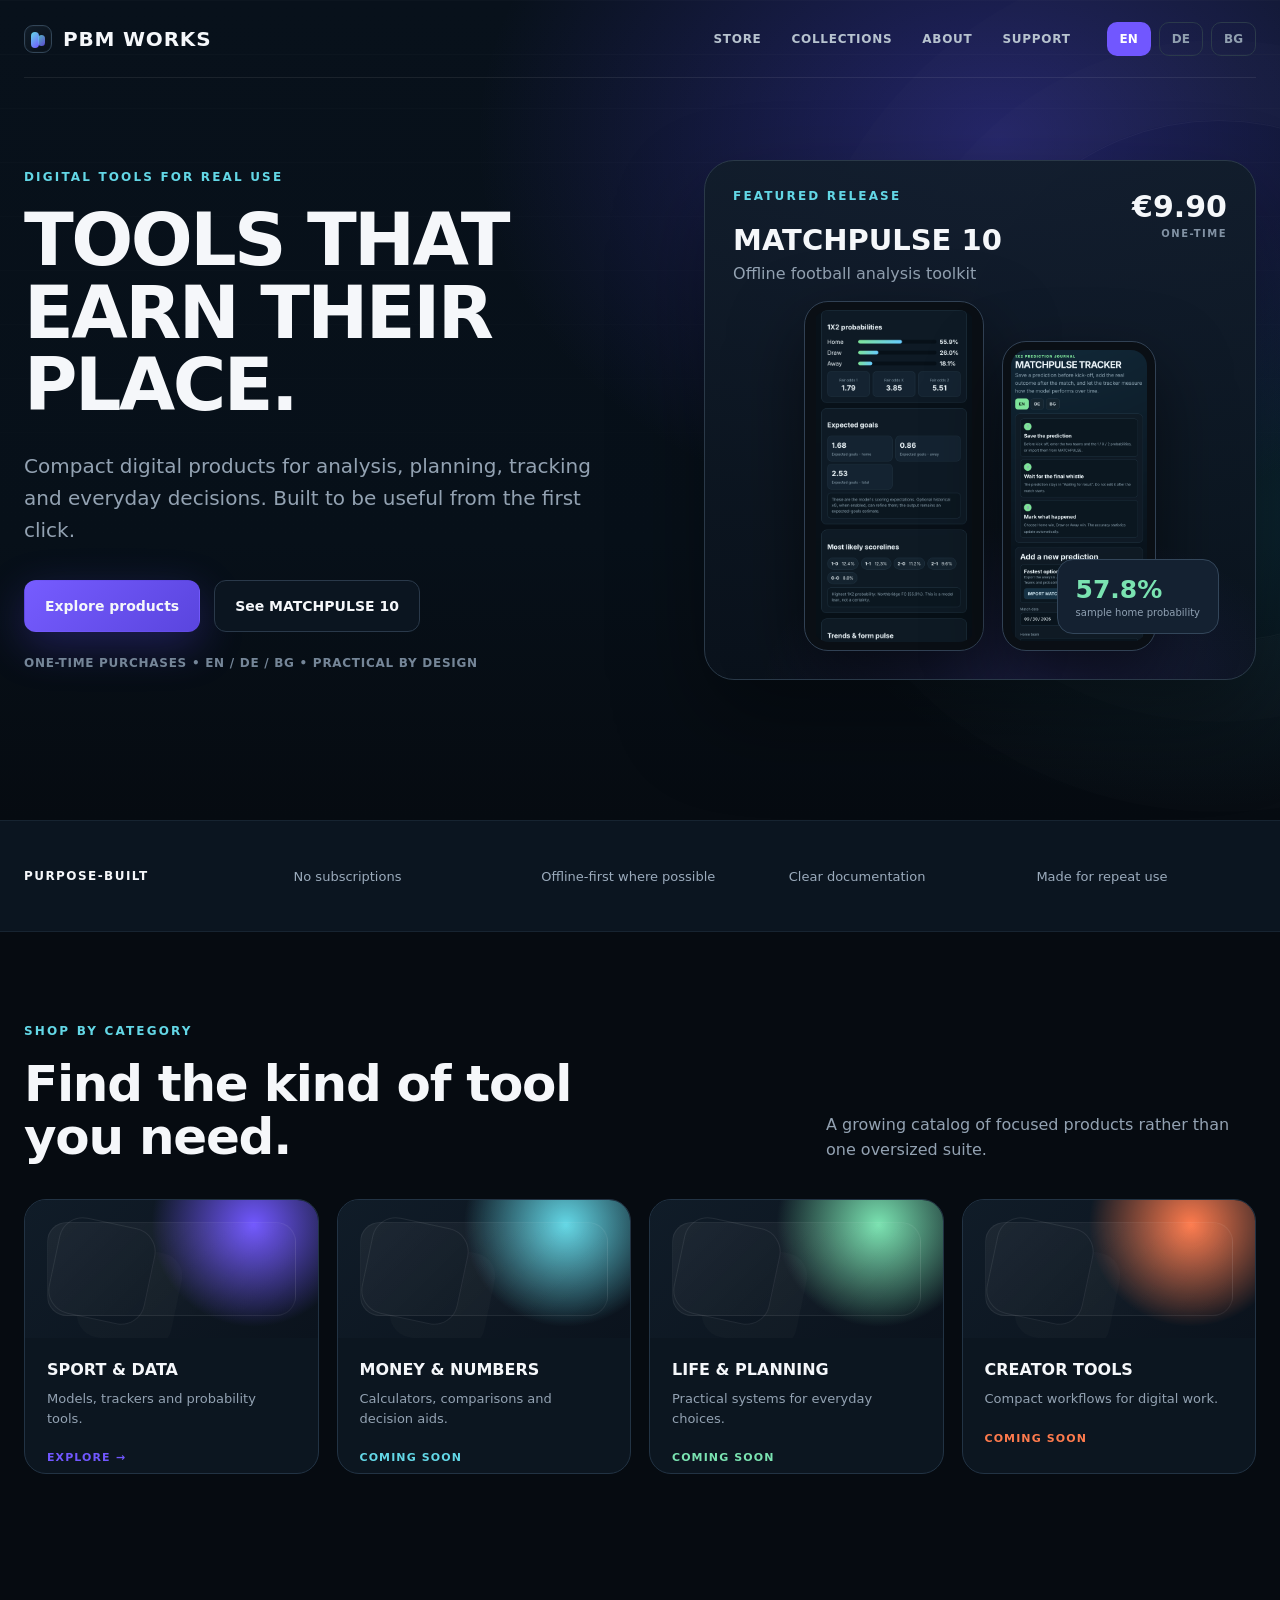
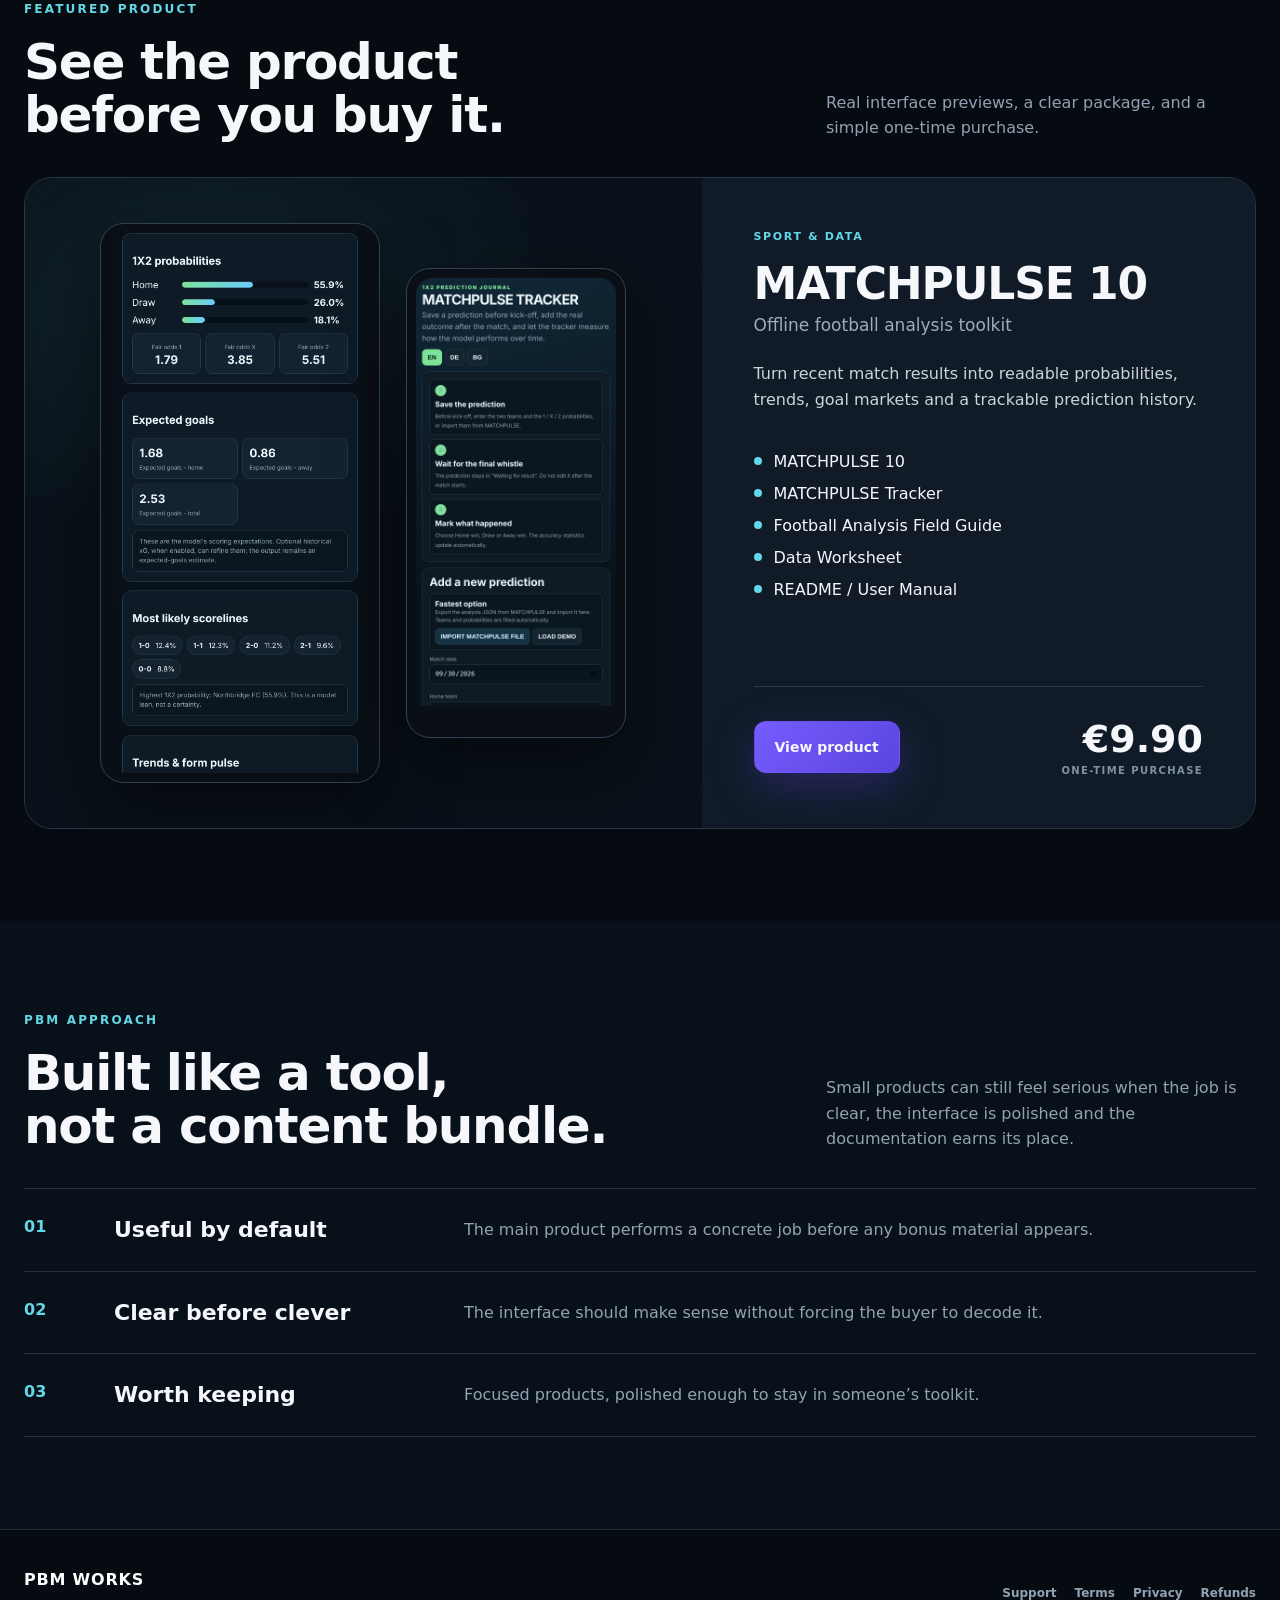
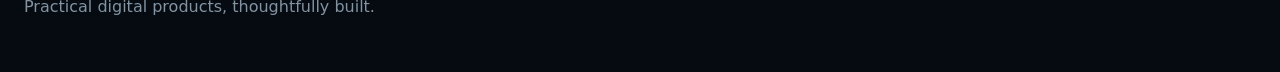
==== commit f0f29374: "Add files via upload" ====
--- a/index.html
+++ b/index.html
@@ -7,7 +7,7 @@
   <meta name="theme-color" content="#060b11">
   <link rel="icon" href="favicon.svg" type="image/svg+xml">
   <title>PBM Works | Practical digital tools</title>
-  <link rel="stylesheet" href="pbm-styles-v5.css">
+  <link rel="stylesheet" href="pbm-styles-v7.css">
 </head>
 <body>
 <a href="#main" class="skip-link">Skip to content</a>
@@ -18,7 +18,7 @@
       <a href="#store" data-i18n="navStore">STORE</a>
       <a href="#categories" data-i18n="navCollections">COLLECTIONS</a>
       <a href="#about" data-i18n="navAbout">ABOUT</a>
-      <a href="#support" data-i18n="navSupport">SUPPORT</a>
+      <a href="support.html" data-i18n="navSupport">SUPPORT</a>
     </nav>
     <div class="langs desktop" aria-label="Language switcher">
       <button class="lang" data-lang="en">EN</button><button class="lang" data-lang="de">DE</button><button class="lang" data-lang="bg">BG</button>
@@ -26,7 +26,7 @@
     <button id="mobile-menu" class="mobile-menu" aria-controls="mobile-panel" aria-expanded="false">Menu</button>
   </div>
   <div id="mobile-panel" class="mobile-panel">
-    <a href="#store" data-i18n="navStore">STORE</a><a href="#categories" data-i18n="navCollections">COLLECTIONS</a><a href="#about" data-i18n="navAbout">ABOUT</a><a href="#support" data-i18n="navSupport">SUPPORT</a>
+    <a href="#store" data-i18n="navStore">STORE</a><a href="#categories" data-i18n="navCollections">COLLECTIONS</a><a href="#about" data-i18n="navAbout">ABOUT</a><a href="support.html" data-i18n="navSupport">SUPPORT</a>
     <div class="mobile-langs"><button class="lang" data-lang="en">EN</button><button class="lang" data-lang="de">DE</button><button class="lang" data-lang="bg">BG</button></div>
   </div>
 </header>
@@ -64,7 +64,7 @@
     <div class="value-rows"><div class="value-row"><div class="num">01</div><h4 data-i18n="value1">Useful by default</h4><p data-i18n="value1Text">The main product performs a concrete job before any bonus material appears.</p></div><div class="value-row"><div class="num">02</div><h4 data-i18n="value2">Clear before clever</h4><p data-i18n="value2Text">The interface should make sense without forcing the buyer to decode it.</p></div><div class="value-row"><div class="num">03</div><h4 data-i18n="value3">Worth keeping</h4><p data-i18n="value3Text">Focused products, polished enough to stay in someone’s toolkit.</p></div></div>
   </div></section>
 </main>
-<footer id="support"><div class="wrap footer-row"><div><b>PBM WORKS</b><div class="footer-tag" data-i18n="footerTag">Practical digital products, thoughtfully built.</div></div><div data-i18n="footerLinks">Store · Collections · About · Support</div></div></footer>
-<script src="pbm-products-v3.js"></script><script src="pbm-site-v3.js"></script>
+<footer id="support"><div class="wrap footer-row"><div><b>PBM WORKS</b><div class="footer-tag" data-i18n="footerTag">Practical digital products, thoughtfully built.</div></div><nav class="footer-links" aria-label="Legal and support"><a href="support.html" data-i18n="footerSupport">Support</a><a href="terms.html" data-i18n="footerTerms">Terms</a><a href="privacy.html" data-i18n="footerPrivacy">Privacy</a><a href="refund.html" data-i18n="footerRefund">Refunds</a></nav></div></footer>
+<script src="pbm-products-v6.js"></script><script src="pbm-site-v7.js"></script>
 </body>
 </html>
--- a/pbm-styles-v7.css
+++ b/pbm-styles-v7.css
@@ -0,0 +1,275 @@
+:root{
+  --bg:#060b11;
+  --bg-2:#081019;
+  --panel:#0d151f;
+  --panel-2:#111c29;
+  --line:#223141;
+  --text:#f5f7fa;
+  --muted:#93a2b2;
+  --accent:#7157ff;
+  --accent-2:#5a45de;
+  --cyan:#63d7e6;
+  --mint:#7ae3b1;
+  --orange:#ff7b4d;
+  --max:1320px;
+  --header:78px;
+}
+*{box-sizing:border-box}
+html{scroll-behavior:smooth;background:var(--bg)}
+body{margin:0;background:var(--bg);color:var(--text);font-family:"Segoe UI Variable Text","Segoe UI",Inter,ui-sans-serif,system-ui,-apple-system,BlinkMacSystemFont,Roboto,Arial,sans-serif;-webkit-font-smoothing:antialiased;text-rendering:optimizeLegibility}
+body.menu-open{overflow:hidden}
+a{color:inherit;text-decoration:none}
+button,input,summary{font:inherit}
+button{color:inherit}
+img{display:block;max-width:100%}
+.wrap{width:min(var(--max),calc(100% - 48px));margin-inline:auto}
+.sr-only{position:absolute;width:1px;height:1px;padding:0;margin:-1px;overflow:hidden;clip:rect(0,0,0,0);white-space:nowrap;border:0}
+.skip-link{position:fixed;left:12px;top:-50px;z-index:1000;background:#fff;color:#111;padding:10px 14px;border-radius:8px}.skip-link:focus{top:12px}
+
+.site-header{position:fixed;inset:0 0 auto;z-index:50;transition:background .25s ease,border-color .25s ease,backdrop-filter .25s ease}
+.site-header.scrolled{background:rgba(6,11,17,.88);backdrop-filter:blur(18px);border-bottom:1px solid rgba(255,255,255,.08)}
+.nav{height:var(--header);display:flex;align-items:center;gap:36px;border-bottom:1px solid rgba(255,255,255,.08)}
+.site-header.scrolled .nav{border-bottom-color:transparent}
+.brand{font-weight:800;letter-spacing:.04em;font-size:20px;margin-right:auto}
+.brand-mark{display:inline-flex;align-items:center;gap:11px}
+.brand-glyph{width:28px;height:28px;border-radius:9px;border:1px solid #324557;position:relative;background:linear-gradient(145deg,#111d29,#081019);box-shadow:inset 0 0 0 1px rgba(255,255,255,.02)}
+.brand-glyph:before,.brand-glyph:after{content:"";position:absolute;border-radius:4px;background:linear-gradient(135deg,var(--cyan),var(--accent))}
+.brand-glyph:before{width:8px;height:16px;left:6px;top:6px}.brand-glyph:after{width:7px;height:11px;right:6px;bottom:6px;opacity:.8}
+.navlinks{display:flex;gap:30px;color:#b7c3cf;font-size:12px;font-weight:700;letter-spacing:.06em}
+.navlinks a{position:relative;padding:10px 0}
+.navlinks a:after{content:"";position:absolute;left:0;right:100%;bottom:4px;height:1px;background:var(--cyan);transition:right .2s ease}
+.navlinks a:hover:after,.navlinks a:focus-visible:after{right:0}
+.langs{display:flex;gap:8px}.lang{padding:9px 12px;border-radius:10px;border:1px solid #2b3a4b;background:transparent;color:#91a0b0;font-size:12px;font-weight:900;cursor:pointer;transition:.2s ease}.lang:hover{color:#fff;border-color:#41566d}.lang.active{background:var(--accent);color:#fff;border-color:transparent}
+.mobile-menu{display:none;padding:10px 13px;border:1px solid #2b3a4b;border-radius:10px;background:#0b1520;font-size:12px;font-weight:800;cursor:pointer}
+.mobile-panel{display:none}
+
+.hero{min-height:820px;position:relative;overflow:hidden;background:radial-gradient(900px 680px at 78% 17%,rgba(88,74,255,.34),transparent 58%),radial-gradient(700px 520px at 94% 62%,rgba(44,190,214,.12),transparent 58%),linear-gradient(180deg,#08111b 0%,#071019 66%,#060b11 100%)}
+.hero:before{content:"";position:absolute;inset:0;background:linear-gradient(rgba(255,255,255,.018) 1px,transparent 1px);background-size:100% 54px;mask-image:linear-gradient(to bottom,#000,transparent 82%);pointer-events:none}
+.hero:after{content:"";position:absolute;right:-200px;top:120px;width:520px;height:520px;border:1px solid rgba(255,255,255,.04);border-radius:50%;box-shadow:0 0 0 80px rgba(255,255,255,.009),0 0 0 170px rgba(255,255,255,.006);pointer-events:none}
+.hero-grid{padding-top:160px;display:grid;grid-template-columns:1.05fr .95fr;gap:70px;align-items:center;position:relative;z-index:2}
+.eyebrow{color:var(--cyan);font-size:12px;font-weight:800;letter-spacing:.18em;margin-bottom:20px}
+.hero h1,.product-hero h1{font-size:clamp(52px,5.7vw,78px);line-height:1;letter-spacing:-.035em;margin:0 0 28px;white-space:pre-line;font-weight:800;text-wrap:balance}
+.hero-copy{font-size:20px;line-height:1.6;color:var(--muted);max-width:610px}
+.actions{display:flex;gap:14px;margin:34px 0 24px}
+.btn{display:inline-flex;min-height:52px;align-items:center;justify-content:center;padding:0 20px;border-radius:12px;border:1px solid #2a394a;font-weight:850;font-size:14px;background:#0d1722;cursor:pointer;transition:transform .18s ease,background .18s ease,border-color .18s ease,box-shadow .18s ease}
+.btn:hover{transform:translateY(-1px);border-color:#42576c}.btn:active{transform:translateY(0)}
+.btn.primary{background:linear-gradient(135deg,#765cff,#5a45de);border-color:transparent;box-shadow:0 14px 44px rgba(84,64,220,.32)}.btn.primary:hover{box-shadow:0 18px 48px rgba(84,64,220,.42);background:linear-gradient(135deg,#8069ff,#604be2)}
+.btn.secondary{background:#0b1520}.btn.block{width:100%}
+.hero-meta{font-size:12px;color:#758698;font-weight:800;letter-spacing:.06em}
+
+.product-stage{min-height:520px;border:1px solid #2a3948;border-radius:30px;background:linear-gradient(180deg,rgba(17,29,42,.92),rgba(10,18,28,.9));padding:28px;position:relative;box-shadow:0 40px 90px rgba(0,0,0,.35);overflow:hidden}
+.product-stage:before{content:"";position:absolute;inset:auto -10% -35% 10%;height:65%;background:radial-gradient(closest-side,rgba(113,87,255,.16),transparent);pointer-events:none}
+.stage-title{font-size:29px;font-weight:900}.stage-sub{color:var(--muted);margin-top:7px}.price-tag{position:absolute;top:28px;right:28px;text-align:right}.price-tag strong{font-size:30px}.price-tag span{display:block;color:#8292a4;font-size:10px;font-weight:900;letter-spacing:.15em;margin-top:4px}
+.devices{position:absolute;inset:128px 26px 28px;display:flex;align-items:flex-end;justify-content:center;gap:20px}.phone{height:335px;width:170px;border-radius:24px;padding:9px;background:#0a0f15;border:1px solid #314154;box-shadow:0 30px 70px rgba(0,0,0,.5);overflow:hidden}.phone.second{height:285px;width:145px;transform:translateY(10px)}.phone img{width:100%;height:100%;object-fit:cover;object-position:top;border-radius:16px}.sample-badge{position:absolute;right:36px;bottom:45px;background:#142131;border:1px solid #33465a;padding:15px 18px;border-radius:16px}.sample-badge b{font-size:25px;color:var(--mint)}.sample-badge span{display:block;font-size:10px;color:#8fa0b2;margin-top:3px;max-width:130px}
+
+.trust{background:#0b1520;border-top:1px solid #172431;border-bottom:1px solid #172431}.trust .wrap{min-height:110px;display:grid;grid-template-columns:1.1fr repeat(4,1fr);align-items:center;gap:28px;font-size:13px}.trust strong{font-size:12px;letter-spacing:.12em}.trust span{color:#9babbc}
+
+.section{padding:92px 0}.section-head{display:flex;justify-content:space-between;gap:60px;align-items:end;margin-bottom:36px}.section-head h2{font-size:clamp(38px,4.1vw,50px);line-height:1.05;letter-spacing:-.025em;font-weight:800;margin:8px 0 0;white-space:pre-line}.section-head p{color:var(--muted);max-width:430px;line-height:1.6;margin:0}
+.categories{display:grid;grid-template-columns:repeat(4,1fr);gap:18px}.category-card{height:275px;border-radius:22px;border:1px solid #223344;background:#0c1620;overflow:hidden;position:relative;transition:transform .2s ease,border-color .2s ease}.category-card:hover{transform:translateY(-3px);border-color:#38506a}.category-art{height:138px;background:radial-gradient(circle at 78% 18%,var(--glow),transparent 40%),linear-gradient(135deg,#101c28,#0b131d);position:relative;overflow:hidden}.category-art:after{content:"";position:absolute;inset:22px;background:linear-gradient(135deg,rgba(255,255,255,.06),rgba(255,255,255,0));border:1px solid rgba(255,255,255,.06);border-radius:20px}.category-art:before{content:"";position:absolute;width:96px;height:96px;border:1px solid rgba(255,255,255,.08);border-radius:24px;left:28px;top:22px;transform:rotate(12deg);box-shadow:32px 18px 0 -1px rgba(255,255,255,.018)}
+.category-body{padding:22px}.category-card h3{font-size:16px;margin:0 0 10px}.category-card p{font-size:13px;line-height:1.5;color:var(--muted);margin:0 0 18px}.category-action{font-size:11px;font-weight:900;letter-spacing:.1em;color:var(--glow)}
+
+.feature-section{padding-top:36px}.product-panel{display:grid;grid-template-columns:1.1fr .9fr;border:1px solid #263747;border-radius:28px;overflow:hidden;background:#0d1721}.preview{min-height:650px;padding:34px;background:radial-gradient(600px 400px at 28% 20%,rgba(99,215,230,.09),transparent 60%),#09121a;display:flex;align-items:center;justify-content:center;gap:34px}.preview .phone{height:520px;width:255px}.preview .phone.second{height:420px;width:205px}.product-info{padding:52px;background:#111b27;display:flex;flex-direction:column}.tag{color:var(--cyan);font-size:11px;font-weight:900;letter-spacing:.15em}.product-info h3{font-size:44px;line-height:1.04;margin:18px 0 8px;font-weight:800;letter-spacing:-.025em}.product-info .sub{color:#9cacbd;font-size:17px}.product-info .desc{color:#cbd4dd;line-height:1.65;margin:26px 0}.includes{display:grid;gap:13px;margin:12px 0 28px}.includes div{display:flex;align-items:center;gap:12px}.dot{width:8px;height:8px;border-radius:50%;background:var(--cyan);flex:0 0 auto}.buy-row{display:flex;align-items:center;justify-content:space-between;margin-top:auto;padding-top:30px;border-top:1px solid #273848}.money{font-size:38px;font-weight:900;text-align:right}.money small{display:block;color:#7f91a4;font-size:10px;letter-spacing:.14em;margin-top:4px}
+
+.approach{background:#081019}.value-rows{border-top:1px solid #223140}.value-row{display:grid;grid-template-columns:70px 330px 1fr;gap:20px;align-items:start;padding:28px 0;border-bottom:1px solid #223140}.value-row .num{color:var(--cyan);font-weight:900}.value-row h4{font-size:22px;margin:0}.value-row p{color:var(--muted);line-height:1.6;margin:0;max-width:650px}
+
+/* Product page */
+.product-page-bg{background:radial-gradient(700px 500px at 84% 2%,rgba(113,87,255,.18),transparent 70%),var(--bg)}
+.product-hero{padding:150px 0 86px}.breadcrumb{display:inline-flex;align-items:center;gap:8px;color:#8fa0b2;font-size:13px;font-weight:700;margin-bottom:38px}.breadcrumb:hover{color:#fff}.breadcrumb span{color:var(--cyan)}
+.product-hero-grid{display:grid;grid-template-columns:1.08fr .92fr;gap:72px;align-items:start}.product-hero h1{font-size:clamp(50px,5vw,70px);font-weight:800;letter-spacing:-.025em;line-height:1.02}.product-subtitle{font-size:22px;color:#b3c0cd;margin-top:-6px}.product-description{font-size:18px;line-height:1.72;color:#98a8b8;max-width:680px;margin:28px 0 30px}.hero-pills{display:flex;gap:10px;flex-wrap:wrap}.info-pill{border:1px solid #2b3c4e;background:#0c1620;padding:10px 13px;border-radius:999px;color:#aebbc8;font-size:12px;font-weight:750}
+.purchase-card{position:sticky;top:108px;border:1px solid #2b3d4e;background:linear-gradient(180deg,#111c29,#0a131d);border-radius:26px;padding:28px;box-shadow:0 32px 80px rgba(0,0,0,.28)}.purchase-card .current{font-size:11px;color:var(--cyan);font-weight:900;letter-spacing:.16em}.purchase-price{font-size:48px;font-weight:800;letter-spacing:-.025em;margin:18px 0 4px}.purchase-caption{font-size:13px;color:#8495a6;margin-bottom:26px}.purchase-summary{padding:20px 0;margin:18px 0;border-top:1px solid #273746;border-bottom:1px solid #273746;display:grid;gap:12px}.purchase-summary div{display:flex;justify-content:space-between;gap:18px;font-size:13px;color:#91a2b3}.purchase-summary b{color:#e9eef3}.smallprint{color:#788a9b;font-size:11px;line-height:1.55;margin-top:14px}
+.gallery-section{padding:0 0 84px}.gallery-layout{display:grid;grid-template-columns:minmax(0,1fr) 220px;gap:18px}.gallery-main{min-height:700px;border:1px solid #233646;background:radial-gradient(500px 350px at 50% 15%,rgba(99,215,230,.08),transparent),#08121b;border-radius:28px;padding:34px;display:flex;align-items:center;justify-content:center;overflow:hidden}.gallery-main img{border-radius:24px;box-shadow:0 40px 100px rgba(0,0,0,.52)}.gallery-main img.app-preview{width:330px;height:630px;object-fit:cover;object-position:top}.gallery-main img.guide-preview{width:min(500px,84%);max-height:630px;object-fit:contain}.gallery-thumbs{display:grid;gap:14px}.gallery-thumb{appearance:none;border:1px solid #243647;background:#0d1721;border-radius:18px;padding:10px;color:#91a3b5;text-align:left;cursor:pointer;transition:.18s ease}.gallery-thumb:hover,.gallery-thumb.active{border-color:#5b6d80;background:#111e2b;color:#fff}.gallery-thumb img{width:100%;height:145px;object-fit:cover;object-position:top;border-radius:12px;background:#081019}.gallery-thumb span{display:block;font-size:12px;font-weight:800;padding:10px 4px 3px}
+.product-section{padding:84px 0}.product-section.alt{background:#081019;border-top:1px solid #14222f;border-bottom:1px solid #14222f}.split-title{display:grid;grid-template-columns:.65fr 1.35fr;gap:70px;align-items:start}.split-title h2{font-size:44px;line-height:1.05;letter-spacing:-.04em;margin:8px 0}.split-title .lead{color:#9babbc;line-height:1.72;font-size:17px;margin-top:35px}.check-list{list-style:none;padding:0;margin:34px 0 0;display:grid;grid-template-columns:repeat(2,minmax(0,1fr));gap:14px}.check-list li{position:relative;padding:16px 16px 16px 46px;border:1px solid #233547;border-radius:15px;background:#0c1620;color:#dfe5eb}.check-list li:before{content:'✓';position:absolute;left:16px;top:14px;width:20px;height:20px;display:grid;place-items:center;border-radius:50%;background:rgba(99,215,230,.12);color:var(--cyan);font-weight:900;font-size:12px}
+.include-grid{display:grid;grid-template-columns:repeat(2,minmax(0,1fr));gap:16px;margin-top:34px}.include-card{border:1px solid #243747;border-radius:18px;background:#0c1620;padding:22px;display:grid;grid-template-columns:44px 1fr;gap:16px}.include-index{color:var(--cyan);font-size:12px;font-weight:900;letter-spacing:.1em}.include-card h3{margin:0 0 7px;font-size:17px}.include-card p{margin:0;color:#899bad;line-height:1.55;font-size:13px}
+.step-grid{display:grid;grid-template-columns:repeat(4,1fr);gap:16px;margin-top:34px}.step-card{position:relative;border-top:1px solid #33485c;padding-top:22px}.step-card span{color:var(--cyan);font-size:12px;font-weight:900}.step-card h3{font-size:18px;margin:14px 0 10px}.step-card p{color:#8fa1b3;line-height:1.58;font-size:13px;margin:0}
+.note-list{list-style:none;padding:0;margin:30px 0 0;border-top:1px solid #253646}.note-list li{padding:18px 0 18px 30px;border-bottom:1px solid #253646;color:#9aacbd;line-height:1.58;position:relative}.note-list li:before{content:'•';position:absolute;left:5px;color:var(--orange);font-weight:900}
+.faq-list{max-width:900px;margin-top:30px}.faq-item{border-bottom:1px solid #273746}.faq-item summary{list-style:none;cursor:pointer;padding:22px 0;font-weight:800;font-size:17px;display:flex;justify-content:space-between;gap:24px}.faq-item summary::-webkit-details-marker{display:none}.faq-item summary:after{content:'+';color:var(--cyan);font-size:22px;font-weight:500}.faq-item[open] summary:after{content:'–'}.faq-item p{color:#91a3b5;line-height:1.7;margin:-4px 0 22px;max-width:760px}.final-cta{padding:70px 0 100px}.final-cta-box{border:1px solid #2c4052;border-radius:28px;background:radial-gradient(500px 300px at 80% 10%,rgba(113,87,255,.16),transparent),#0d1721;padding:44px;display:grid;grid-template-columns:1fr auto;gap:40px;align-items:center}.final-cta h2{font-size:38px;margin:0 0 10px}.final-cta p{color:#94a5b6;margin:0}.final-buy{text-align:right}.final-buy .money{margin-bottom:14px}
+.toast{position:fixed;left:50%;bottom:28px;z-index:100;transform:translate(-50%,30px);opacity:0;background:#f4f7f9;color:#111820;padding:13px 18px;border-radius:12px;font-weight:750;box-shadow:0 16px 50px rgba(0,0,0,.4);transition:.22s ease;pointer-events:none}.toast.show{transform:translate(-50%,0);opacity:1}
+
+footer{padding:40px 0 56px;border-top:1px solid #1d2a37;color:#8293a4}.footer-row{display:flex;justify-content:space-between;align-items:center}.footer-row b{color:#fff;letter-spacing:.05em}.footer-tag{margin-top:8px}
+
+:focus-visible{outline:2px solid var(--cyan);outline-offset:3px}
+@media(prefers-reduced-motion:reduce){html{scroll-behavior:auto}*,*:before,*:after{animation:none!important;transition:none!important}}
+
+@media(max-width:1040px){
+  .navlinks{gap:18px}.hero-grid,.product-hero-grid{grid-template-columns:1fr 1fr;gap:36px}.categories{grid-template-columns:repeat(2,1fr)}.product-panel{grid-template-columns:1fr}.product-info{min-height:530px}.trust .wrap{grid-template-columns:1fr 1fr 1fr}.trust strong{grid-column:1/-1;padding-top:22px}.trust span{padding-bottom:22px}.step-grid{grid-template-columns:repeat(2,1fr)}
+}
+@media(max-width:820px){
+  .wrap{width:min(100% - 28px,720px)}.navlinks,.langs.desktop{display:none}.mobile-menu{display:block}.site-header .nav{height:70px}.mobile-panel{display:block;position:fixed;top:70px;left:14px;right:14px;background:rgba(10,18,27,.98);border:1px solid #2a3a4a;border-radius:18px;padding:12px;transform:translateY(-12px);opacity:0;pointer-events:none;transition:.2s ease;box-shadow:0 30px 80px rgba(0,0,0,.5)}.mobile-panel.open{transform:none;opacity:1;pointer-events:auto}.mobile-panel a{display:block;padding:14px;border-radius:10px;color:#ccd5de;font-weight:800;font-size:13px}.mobile-panel a:hover{background:#111d29}.mobile-langs{display:flex;gap:8px;padding:10px 12px 5px}.hero{min-height:auto;padding-bottom:60px}.hero-grid{grid-template-columns:1fr;padding-top:126px;gap:40px}.hero h1{font-size:clamp(48px,11vw,64px)}.product-stage{min-height:480px}.trust .wrap{grid-template-columns:1fr 1fr;padding:24px 0}.trust strong{grid-column:1/-1;padding:0}.trust span{padding:0}.section-head{display:block}.section-head p{margin-top:18px}.product-panel{grid-template-columns:1fr}.preview{min-height:520px}.value-row{grid-template-columns:44px 1fr}.value-row p{grid-column:2}.product-hero-grid{grid-template-columns:1fr}.purchase-card{position:relative;top:auto}.gallery-layout{grid-template-columns:1fr}.gallery-thumbs{grid-template-columns:repeat(3,1fr)}.gallery-thumb img{height:120px}.gallery-main{min-height:560px}.split-title{grid-template-columns:1fr;gap:18px}.split-title .lead{margin-top:0}.step-grid{grid-template-columns:repeat(2,1fr)}.final-cta-box{grid-template-columns:1fr}.final-buy{text-align:left}.final-buy .money{text-align:left}
+}
+@media(max-width:560px){
+  .hero h1{font-size:42px}.hero-copy{font-size:17px}.actions{flex-direction:column}.btn{width:100%}.devices{gap:10px}.phone{width:142px;height:290px}.phone.second{width:120px;height:245px}.sample-badge{display:none}.price-tag strong{font-size:25px}.stage-title{font-size:24px}.categories{grid-template-columns:1fr}.preview{padding:20px;gap:10px}.preview .phone{width:46%;height:390px}.preview .phone.second{width:40%;height:330px}.product-info{padding:30px}.product-info h3{font-size:36px}.buy-row{align-items:flex-start;gap:16px;flex-direction:column}.money{text-align:left}.section-head h2{font-size:39px}.trust .wrap{grid-template-columns:1fr}.value-row{grid-template-columns:36px 1fr}.footer-row{display:block}.footer-row>div+div{margin-top:14px}.gallery-main{min-height:470px;padding:18px}.gallery-main img.app-preview{width:230px;height:430px;max-width:96%}.gallery-main img.guide-preview{max-width:96%;max-height:430px}.gallery-thumbs{grid-template-columns:1fr 1fr 1fr;gap:8px}.gallery-thumb{padding:6px}.gallery-thumb img{height:80px}.gallery-thumb span{font-size:10px}.check-list,.include-grid{grid-template-columns:1fr}.step-grid{grid-template-columns:1fr}.product-section{padding:64px 0}.product-hero{padding:120px 0 64px}.purchase-price{font-size:44px}.final-cta-box{padding:28px}.final-cta h2{font-size:31px}
+}
+
+.catalog-more-head{margin:50px 0 18px}.catalog-more-head h3{font-size:25px;margin:0}.product-grid{display:grid;grid-template-columns:repeat(3,minmax(0,1fr));gap:18px}.product-card{border:1px solid #263747;border-radius:20px;overflow:hidden;background:#0d1721;transition:.2s ease}.product-card:hover{transform:translateY(-3px);border-color:#405a72}.product-card-art{height:220px;padding:18px;overflow:hidden;background:#08121a;display:grid;place-items:center}.product-card-art img{max-height:100%;max-width:80%;object-fit:cover;object-position:top;border-radius:14px}.product-card-body{padding:20px;display:flex;justify-content:space-between;gap:18px}.product-card-body span{font-size:10px;color:var(--cyan);font-weight:900;letter-spacing:.12em}.product-card-body h4{margin:6px 0;font-size:18px}.product-card-body p{margin:0;color:#8da0b2;font-size:13px}.product-card-body strong{white-space:nowrap;font-size:18px}@media(max-width:820px){.product-grid{grid-template-columns:1fr 1fr}}@media(max-width:560px){.product-grid{grid-template-columns:1fr}}
+
+
+/* MATCHPULSE product visual showcase */
+.showcase-section{padding-top:38px}
+.showcase-head{margin-bottom:34px}
+.showcase-footnote{margin-top:14px;color:#617487;font-size:11px;font-weight:700;letter-spacing:.03em}
+.showcase-grid{display:grid;grid-template-columns:repeat(12,minmax(0,1fr));gap:18px}
+.showcase-card{appearance:none;position:relative;grid-column:span 6;padding:0;overflow:hidden;border:1px solid #25394a;border-radius:24px;background:#0c1620;color:var(--text);text-align:left;cursor:pointer;transition:transform .22s ease,border-color .22s ease,box-shadow .22s ease}
+.showcase-card:hover{transform:translateY(-3px);border-color:#42566b;box-shadow:0 28px 70px rgba(0,0,0,.25)}
+.showcase-card-1{grid-column:span 7}.showcase-card-2{grid-column:span 5}.showcase-card-3{grid-column:span 5}.showcase-card-4{grid-column:span 7}.showcase-card-5{grid-column:span 12}
+.showcase-visual{height:390px;display:flex;align-items:flex-start;justify-content:center;overflow:hidden;background:radial-gradient(420px 260px at 50% 10%,rgba(99,215,230,.08),transparent 68%),linear-gradient(180deg,#0b1721,#081019);border-bottom:1px solid #203242}
+.showcase-card-1 .showcase-visual,.showcase-card-4 .showcase-visual{height:430px}
+.showcase-card-5 .showcase-visual{height:470px}
+.showcase-visual img{display:block;width:min(330px,78%);height:auto;border:1px solid #26394a;border-radius:18px 18px 0 0;box-shadow:0 32px 80px rgba(0,0,0,.45);transition:transform .28s ease}
+.showcase-card:hover .showcase-visual img{transform:scale(1.025)}
+.showcase-caption{display:block;padding:20px 22px 24px}
+.showcase-caption strong{display:block;font-size:18px;margin-bottom:8px}
+.showcase-caption span{display:block;color:#8fa1b2;font-size:13px;line-height:1.6;max-width:720px}
+.showcase-expand{position:absolute;right:16px;top:16px;width:38px;height:38px;border:1px solid rgba(255,255,255,.13);border-radius:999px;background:rgba(6,12,18,.76);display:flex;align-items:center;justify-content:center;color:#fff;font-size:16px;backdrop-filter:blur(10px)}
+.bundle-section{padding-top:22px}
+.bundle-panel{display:grid;grid-template-columns:.86fr 1.14fr;gap:40px;align-items:center;min-height:570px;padding:46px;border:1px solid #2a3e50;border-radius:30px;background:radial-gradient(620px 420px at 78% 15%,rgba(113,87,255,.17),transparent 60%),linear-gradient(145deg,#0c1721,#09121a);overflow:hidden}
+.bundle-copy h2{font-size:44px;line-height:1.02;letter-spacing:-.035em;margin:12px 0 18px}
+.bundle-copy p{color:#96a7b8;line-height:1.7;font-size:16px;max-width:540px}
+.bundle-tags{display:flex;flex-wrap:wrap;gap:9px;margin-top:28px}.bundle-tags span{border:1px solid #2b3e50;background:#0b1520;color:#b7c3cf;padding:9px 12px;border-radius:999px;font-size:11px;font-weight:800}
+.bundle-visual{position:relative;height:490px;min-width:0}
+.bundle-device,.bundle-guide-card{position:absolute;overflow:hidden;border:1px solid #314659;background:#081019;box-shadow:0 35px 90px rgba(0,0,0,.42)}
+.bundle-device img,.bundle-guide-card img{width:100%;height:100%;object-fit:cover;object-position:top;display:block}
+.bundle-device-main{left:4%;top:28px;width:31%;height:425px;border-radius:25px;transform:rotate(-3deg)}
+.bundle-device-tracker{left:34%;top:78px;width:27%;height:360px;border-radius:23px;transform:rotate(2.5deg)}
+.bundle-guide-card{right:1%;top:42px;width:35%;height:410px;border-radius:18px;transform:rotate(3deg)}
+.bundle-guide-card img{object-fit:contain;background:#101820}
+.bundle-stamp{position:absolute;left:27%;right:9%;bottom:6px;border:1px solid #33485b;border-radius:16px;background:rgba(14,25,37,.92);padding:14px 18px;backdrop-filter:blur(12px)}
+.bundle-stamp b{display:block;font-size:14px}.bundle-stamp span{display:block;color:#8da0b2;font-size:11px;margin-top:4px}
+.image-lightbox{position:fixed;inset:0;z-index:2000;display:flex;align-items:center;justify-content:center;padding:28px;background:rgba(2,6,10,.86);backdrop-filter:blur(14px);opacity:0;pointer-events:none;transition:opacity .18s ease}
+.image-lightbox.open{opacity:1;pointer-events:auto}.lightbox-open{overflow:hidden}
+.lightbox-card{width:min(980px,94vw);max-height:92vh;display:grid;grid-template-columns:minmax(0,1fr) 310px;overflow:hidden;border:1px solid #34485a;border-radius:24px;background:#0c1620;box-shadow:0 40px 110px rgba(0,0,0,.62)}
+.lightbox-media{min-height:540px;max-height:88vh;overflow:auto;display:flex;align-items:flex-start;justify-content:center;padding:22px;background:radial-gradient(500px 340px at 50% 10%,rgba(99,215,230,.08),transparent),#071019}
+.lightbox-media img{display:block;width:min(390px,100%);height:auto;border-radius:14px;box-shadow:0 24px 70px rgba(0,0,0,.5)}
+.lightbox-caption{padding:32px;align-self:center}.lightbox-caption h3{font-size:25px;margin:0 0 12px}.lightbox-caption p{color:#91a4b5;line-height:1.7;margin:0}
+.lightbox-close{position:fixed;right:30px;top:24px;z-index:2001;width:46px;height:46px;border:1px solid rgba(255,255,255,.18);border-radius:999px;background:#111b25;color:white;font-size:26px;cursor:pointer}
+@media(max-width:900px){
+  .showcase-card,.showcase-card-1,.showcase-card-2,.showcase-card-3,.showcase-card-4,.showcase-card-5{grid-column:span 12}
+  .showcase-visual,.showcase-card-1 .showcase-visual,.showcase-card-4 .showcase-visual,.showcase-card-5 .showcase-visual{height:430px}
+  .bundle-panel{grid-template-columns:1fr;padding:34px}.bundle-visual{height:470px}
+  .lightbox-card{grid-template-columns:1fr;overflow:auto}.lightbox-caption{padding:24px}.lightbox-media{min-height:0;max-height:none}
+}
+@media(max-width:560px){
+  .showcase-section{padding-top:18px}.showcase-grid{gap:12px}.showcase-card{border-radius:19px}
+  .showcase-visual,.showcase-card-1 .showcase-visual,.showcase-card-4 .showcase-visual,.showcase-card-5 .showcase-visual{height:360px}
+  .showcase-visual img{width:min(285px,82%)}.showcase-caption{padding:18px}.showcase-caption strong{font-size:16px}.showcase-caption span{font-size:12px}
+  .bundle-panel{padding:26px;min-height:0}.bundle-copy h2{font-size:34px}.bundle-visual{height:390px;margin-top:6px}
+  .bundle-device-main{left:0;width:35%;height:330px}.bundle-device-tracker{left:31%;width:31%;height:286px}.bundle-guide-card{right:0;width:39%;height:315px}
+  .bundle-stamp{left:12%;right:5%;bottom:0}.image-lightbox{padding:12px}.lightbox-close{right:14px;top:14px}.lightbox-card{width:100%;max-height:94vh;border-radius:18px}.lightbox-media{padding:16px}.lightbox-caption{padding:20px}.lightbox-caption h3{font-size:20px}
+}
+
+
+/* Bulgarian typography polish: Cyrillic needs more breathing room than the Latin display lockup. */
+html[lang="bg"] .hero h1{font-size:clamp(46px,5vw,68px);line-height:1.04;letter-spacing:-.018em;font-weight:750;max-width:720px}
+html[lang="bg"] .product-hero h1{font-size:clamp(46px,4.7vw,64px);line-height:1.04;letter-spacing:-.015em;font-weight:750;max-width:760px}
+html[lang="bg"] .section-head h2,html[lang="bg"] .split-title h2,html[lang="bg"] .final-cta h2{letter-spacing:-.012em;line-height:1.08;font-weight:750}
+html[lang="bg"] .value-row h4{font-weight:700;letter-spacing:-.005em}
+@media(max-width:900px){html[lang="bg"] .hero h1{font-size:clamp(42px,10vw,58px);max-width:100%}html[lang="bg"] .product-hero h1{font-size:clamp(42px,9vw,58px);max-width:100%}}
+
+
+/* ==========================================================
+   V5 DESKTOP IMAGE CLARITY FIX
+   Desktop only. Mobile styling is intentionally untouched.
+   ========================================================== */
+@media (min-width: 901px){
+  .phone img,
+  .gallery-main img,
+  .gallery-thumb img,
+  .showcase-visual img,
+  .bundle-device img,
+  .bundle-guide-card img,
+  .lightbox-media img,
+  .product-card-art img{
+    image-rendering:auto;
+    -ms-interpolation-mode:bicubic;
+    filter:none;
+    backface-visibility:visible;
+    -webkit-backface-visibility:visible;
+  }
+
+  /* Avoid raster softness from transforms and cover-cropping. */
+  .phone img{
+    transform:none !important;
+    object-fit:contain;
+    object-position:top center;
+  }
+
+  /* Homepage hero preview: a little larger, no translated second phone. */
+  .product-stage .devices{gap:18px;}
+  .product-stage .phone{
+    width:180px;
+    height:350px;
+    padding:8px;
+  }
+  .product-stage .phone.second{
+    width:154px;
+    height:310px;
+    transform:none;
+  }
+
+  /* Featured product preview: more real pixels per screenshot. */
+  .preview{
+    gap:26px;
+    padding:30px;
+  }
+  .preview .phone{
+    width:280px;
+    height:560px;
+  }
+  .preview .phone.second{
+    width:220px;
+    height:470px;
+    transform:none;
+  }
+
+  /* No screenshot zoom on desktop hover. */
+  .showcase-card:hover .showcase-visual img{
+    transform:none !important;
+  }
+  .showcase-visual img{
+    width:min(370px,84%);
+    transform:none !important;
+  }
+
+  /* Rotation is the main source of soft text in Windows Chrome. */
+  .bundle-device-main,
+  .bundle-device-tracker,
+  .bundle-guide-card{
+    transform:none !important;
+  }
+  .bundle-device img,
+  .bundle-guide-card img{
+    transform:none !important;
+    object-fit:contain;
+    object-position:top center;
+  }
+
+  /* Lightbox should favour detail over decoration. */
+  .lightbox-media img{
+    width:min(520px,100%);
+    transform:none !important;
+  }
+}
+
+
+/* ==========================================================
+   V7 LAUNCH / LEGAL PAGES
+   ========================================================== */
+.footer-links{display:flex;flex-wrap:wrap;gap:18px;color:#91a2b3;font-size:12px;font-weight:750}
+.footer-links a{transition:color .18s ease}.footer-links a:hover,.footer-links a:focus-visible{color:#fff}
+.legal-page{min-height:100vh;background:radial-gradient(760px 460px at 82% 8%,rgba(113,87,255,.12),transparent 60%),var(--bg)}
+.legal-main{padding:150px 0 90px}
+.legal-hero{max-width:820px;margin-bottom:42px}
+.legal-kicker{color:var(--cyan);font-size:12px;font-weight:850;letter-spacing:.16em;margin-bottom:16px}
+.legal-hero h1{font-size:clamp(42px,6vw,68px);line-height:1.02;letter-spacing:-.035em;margin:0 0 18px}
+.legal-hero p{color:var(--muted);font-size:17px;line-height:1.7;margin:0;max-width:720px}
+.legal-updated{margin-top:18px;color:#6f8294;font-size:12px;font-weight:700;letter-spacing:.04em}
+.legal-card{border:1px solid #243747;border-radius:24px;background:linear-gradient(180deg,#0d1721,#0a121b);padding:34px;box-shadow:0 24px 70px rgba(0,0,0,.2)}
+.legal-section+ .legal-section{margin-top:30px;padding-top:30px;border-top:1px solid #203140}
+.legal-section h2{font-size:23px;margin:0 0 12px;letter-spacing:-.015em}.legal-section h3{font-size:16px;margin:22px 0 8px}
+.legal-section p,.legal-section li{color:#a7b4c1;line-height:1.75;font-size:14px}
+.legal-section p{margin:0 0 12px}.legal-section ul{margin:10px 0 0;padding-left:22px}.legal-section li+li{margin-top:7px}
+.legal-section a,.legal-contact-link{color:var(--cyan);text-decoration:underline;text-decoration-color:rgba(99,215,230,.34);text-underline-offset:3px}
+.legal-callout{margin-top:18px;padding:18px 20px;border:1px solid #2a4053;border-radius:16px;background:#0a1520;color:#b9c4cf;line-height:1.65;font-size:13px}
+.legal-actions{display:flex;flex-wrap:wrap;gap:12px;margin-top:24px}
+.legal-lang{display:none}.legal-lang.active{display:block}
+.legal-nav-home{color:#aab8c5;font-size:12px;font-weight:800;letter-spacing:.04em}
+@media(max-width:760px){.legal-main{padding-top:120px}.legal-card{padding:24px;border-radius:20px}.legal-hero h1{font-size:42px}.footer-row{align-items:flex-start;gap:20px}.footer-links{gap:12px 16px}}
